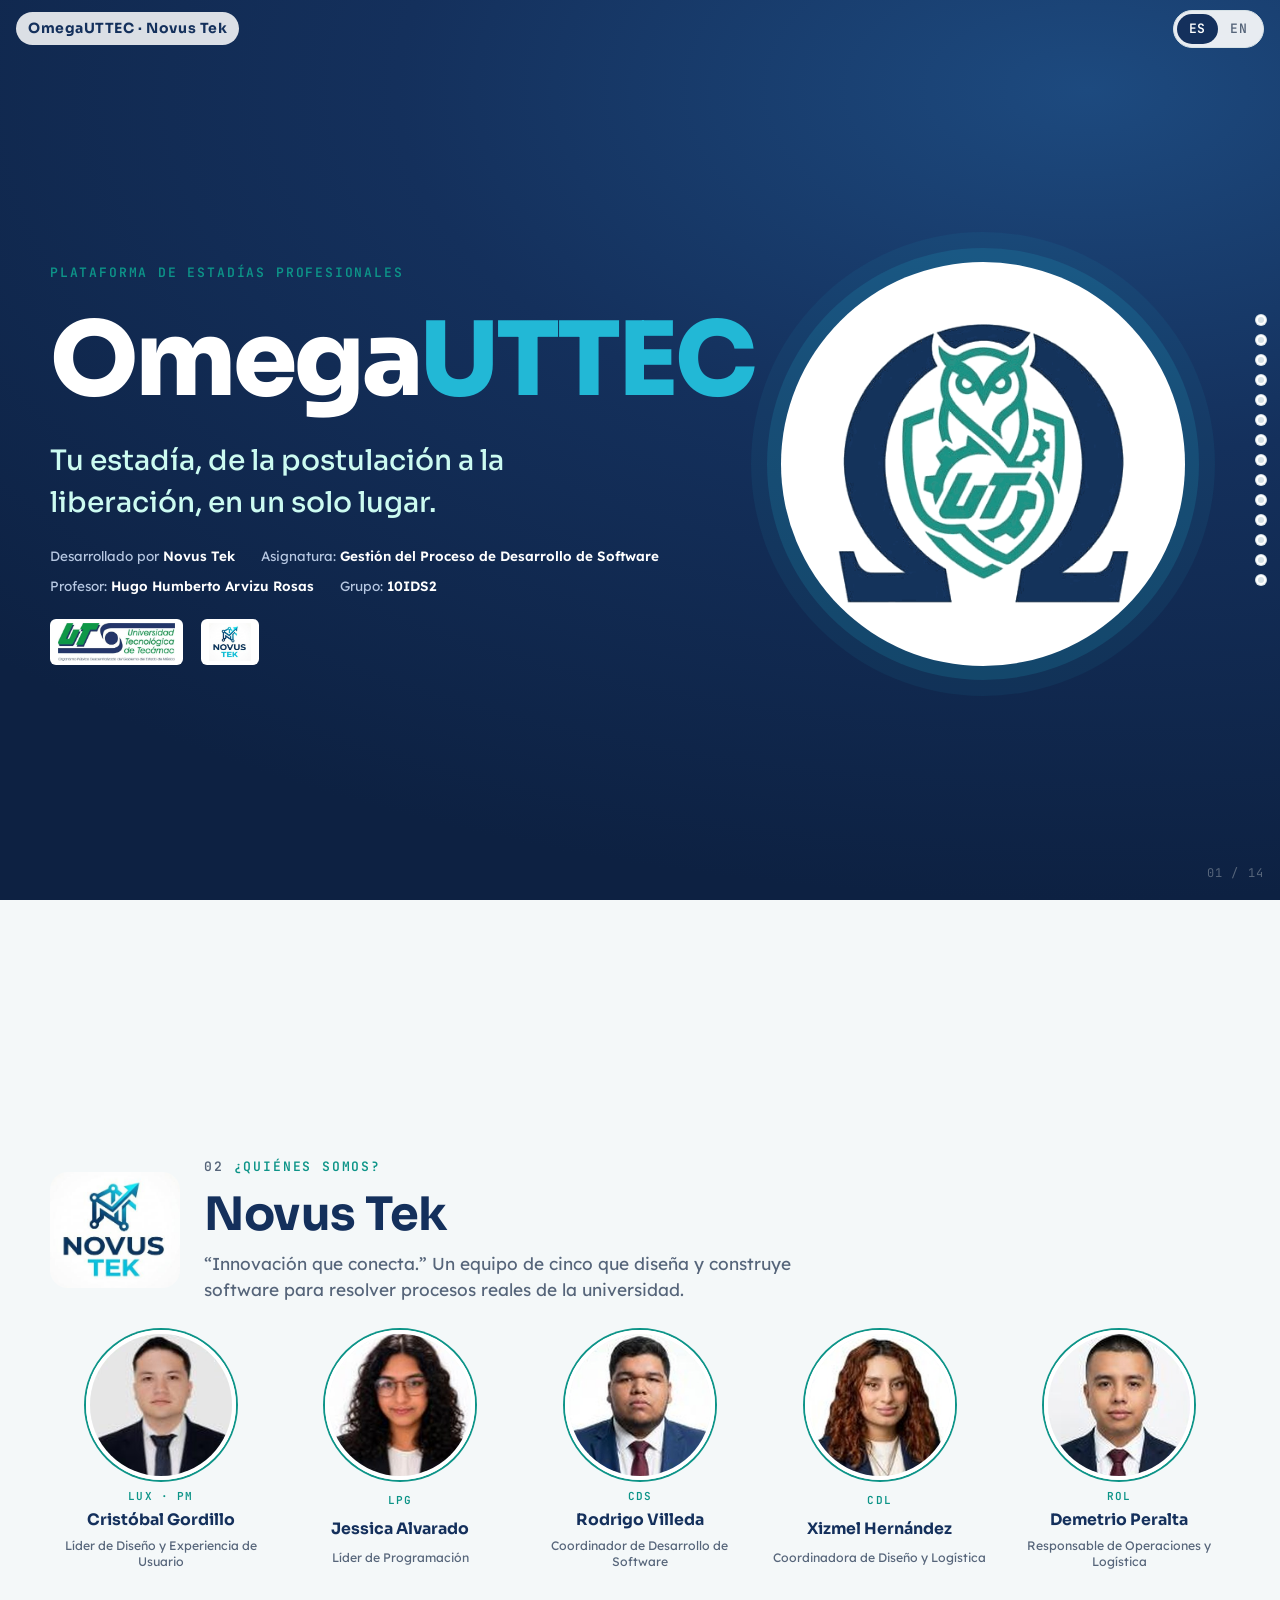
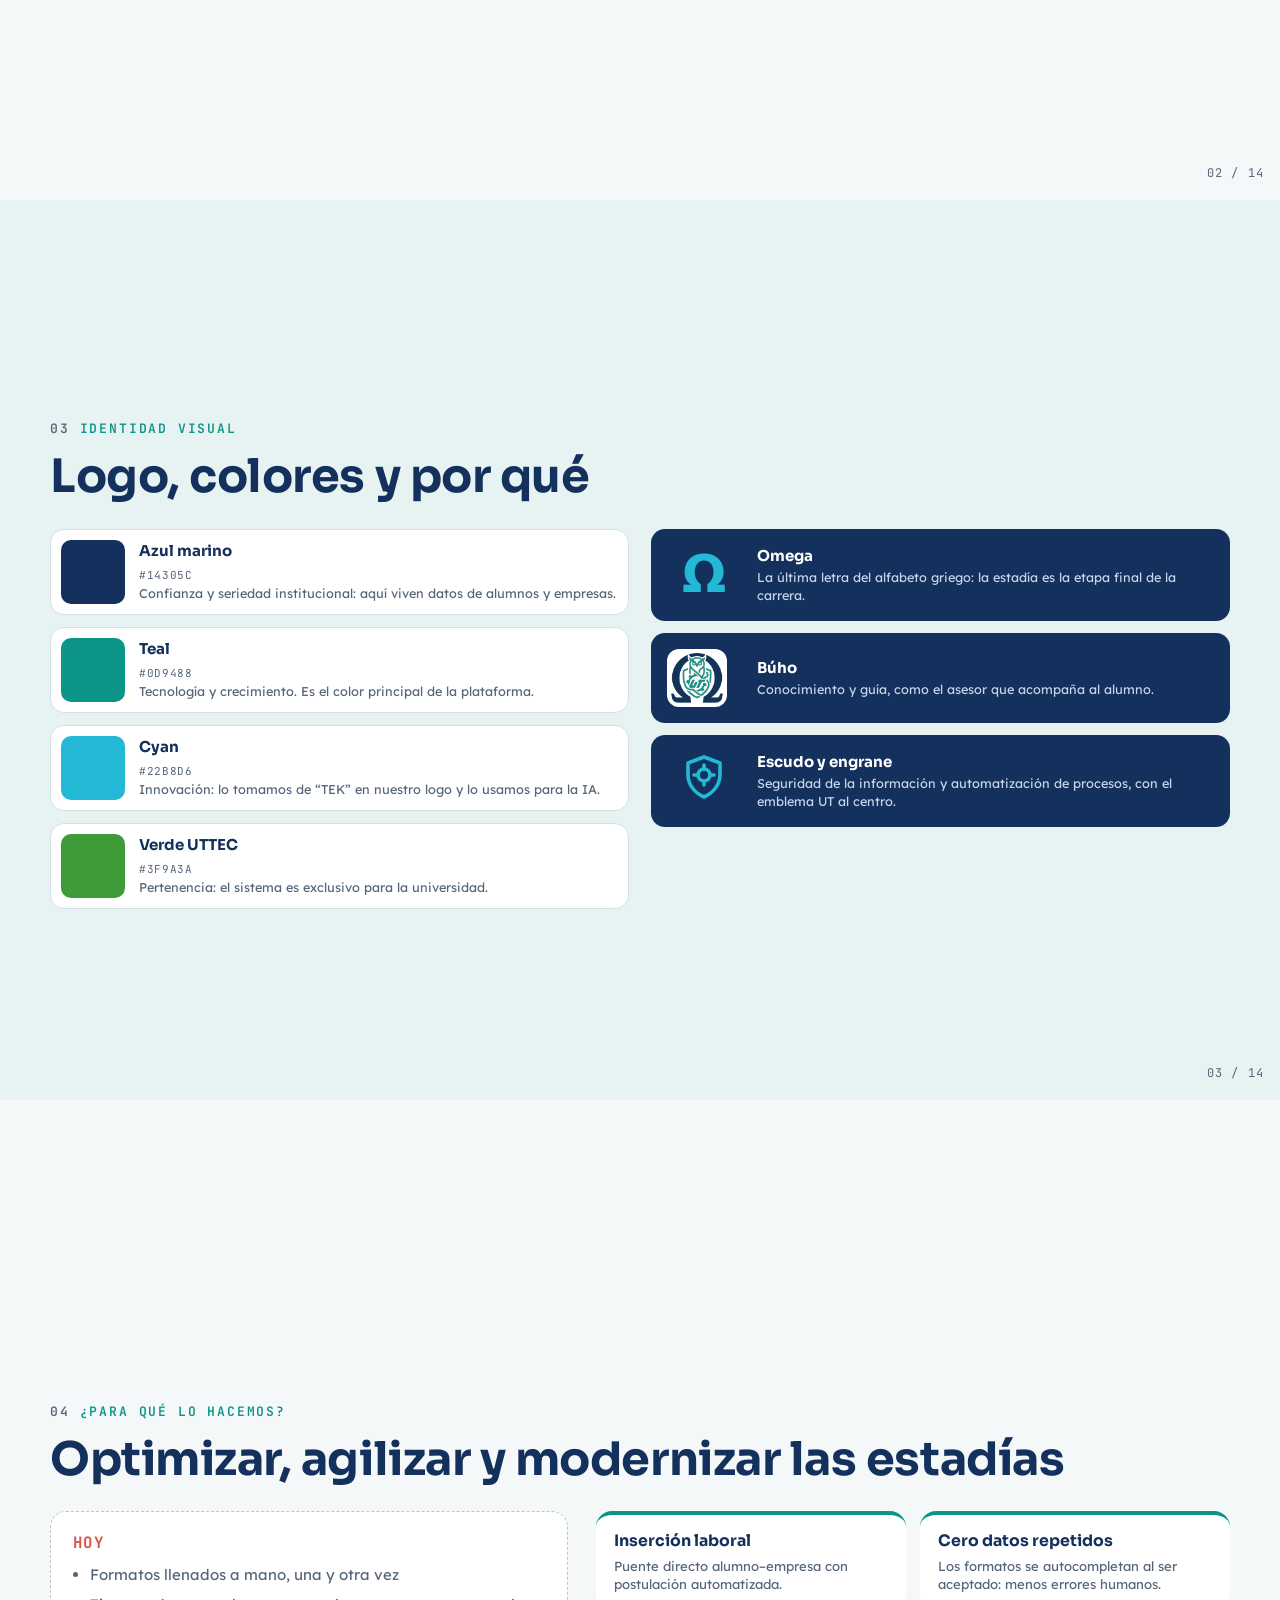
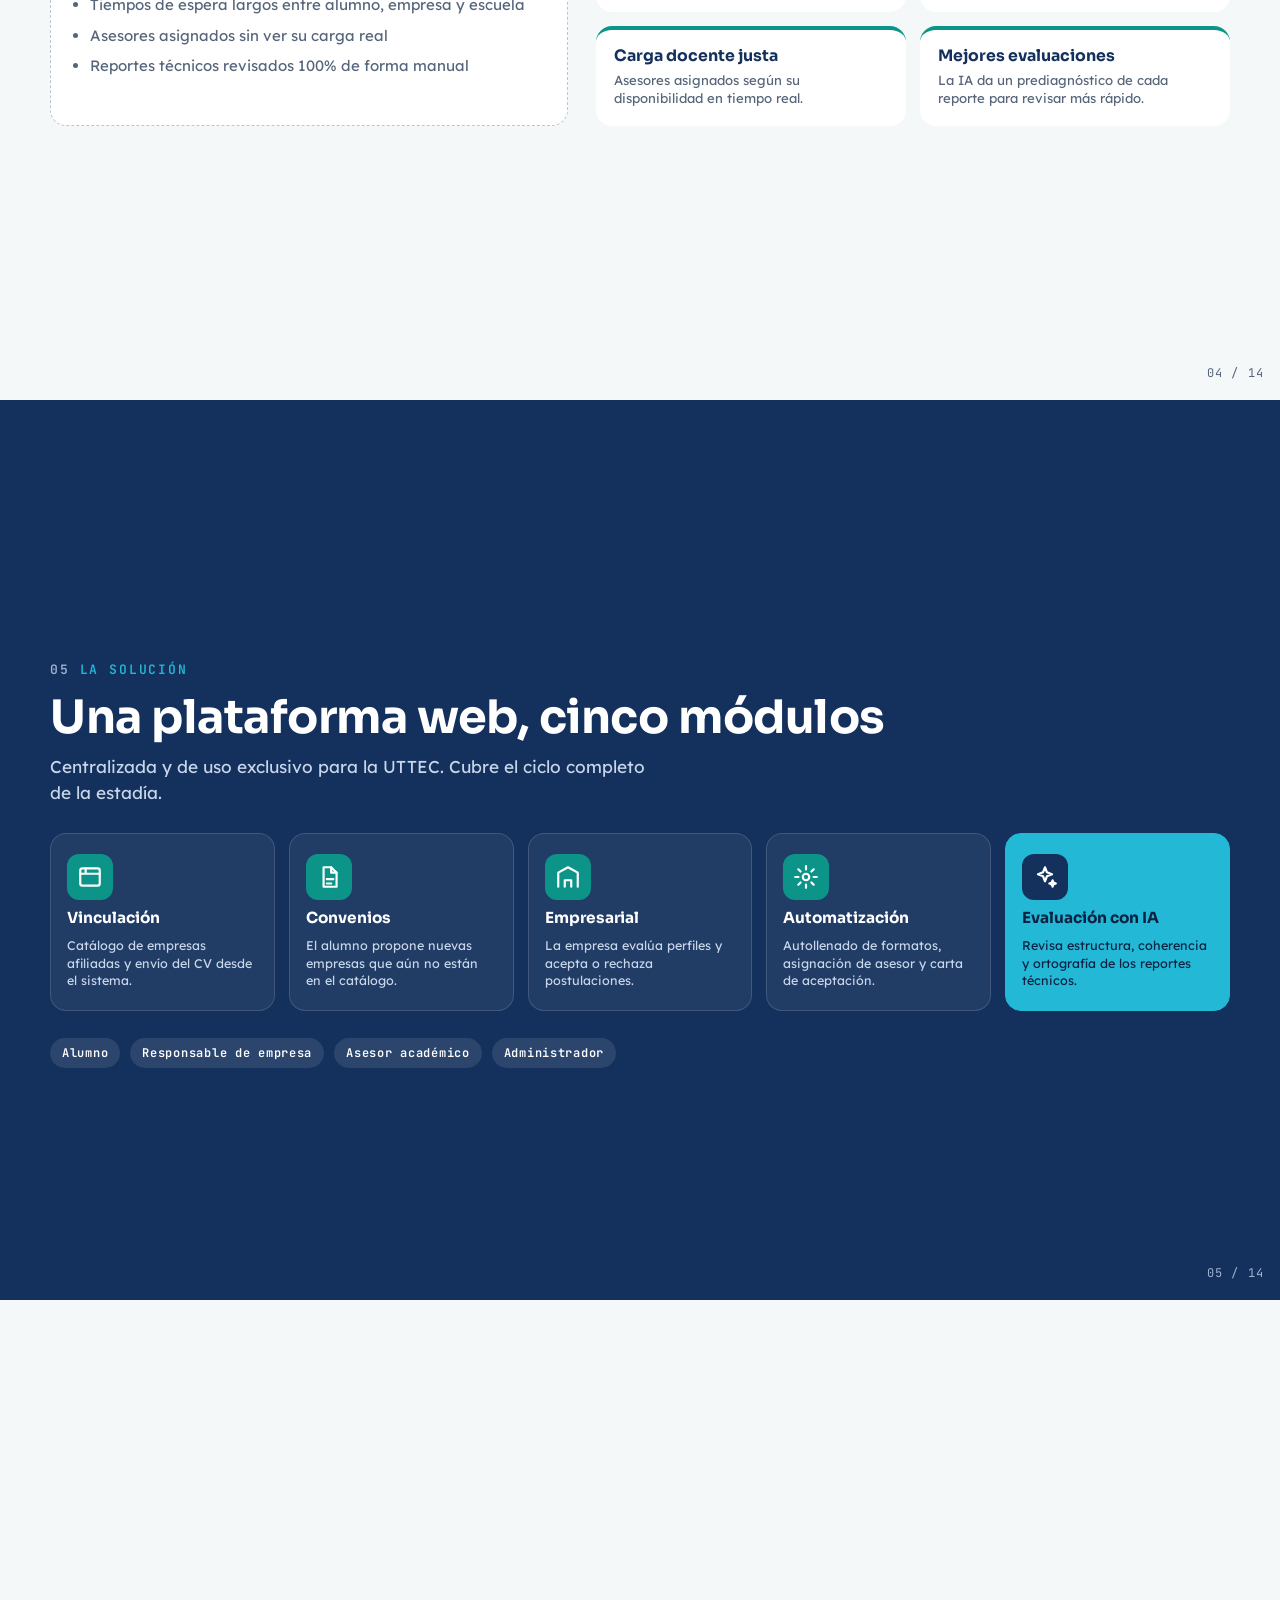
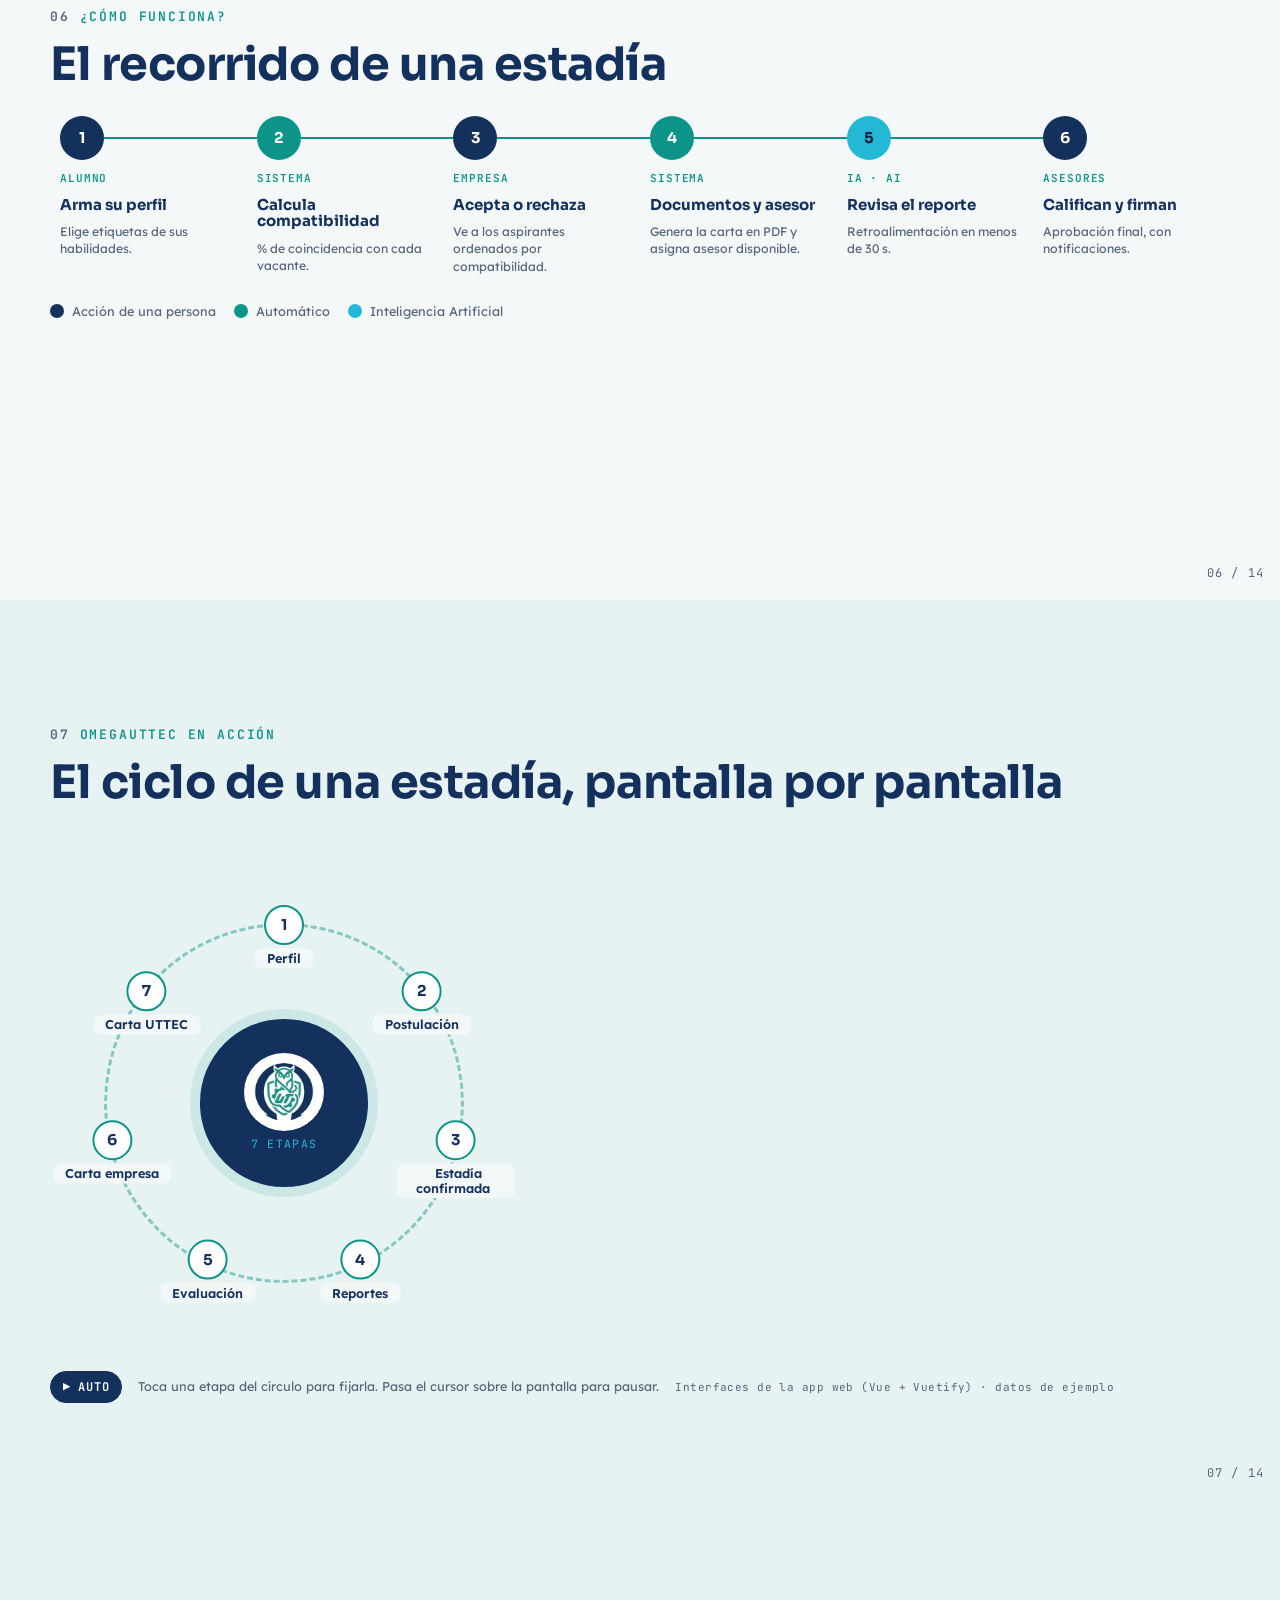
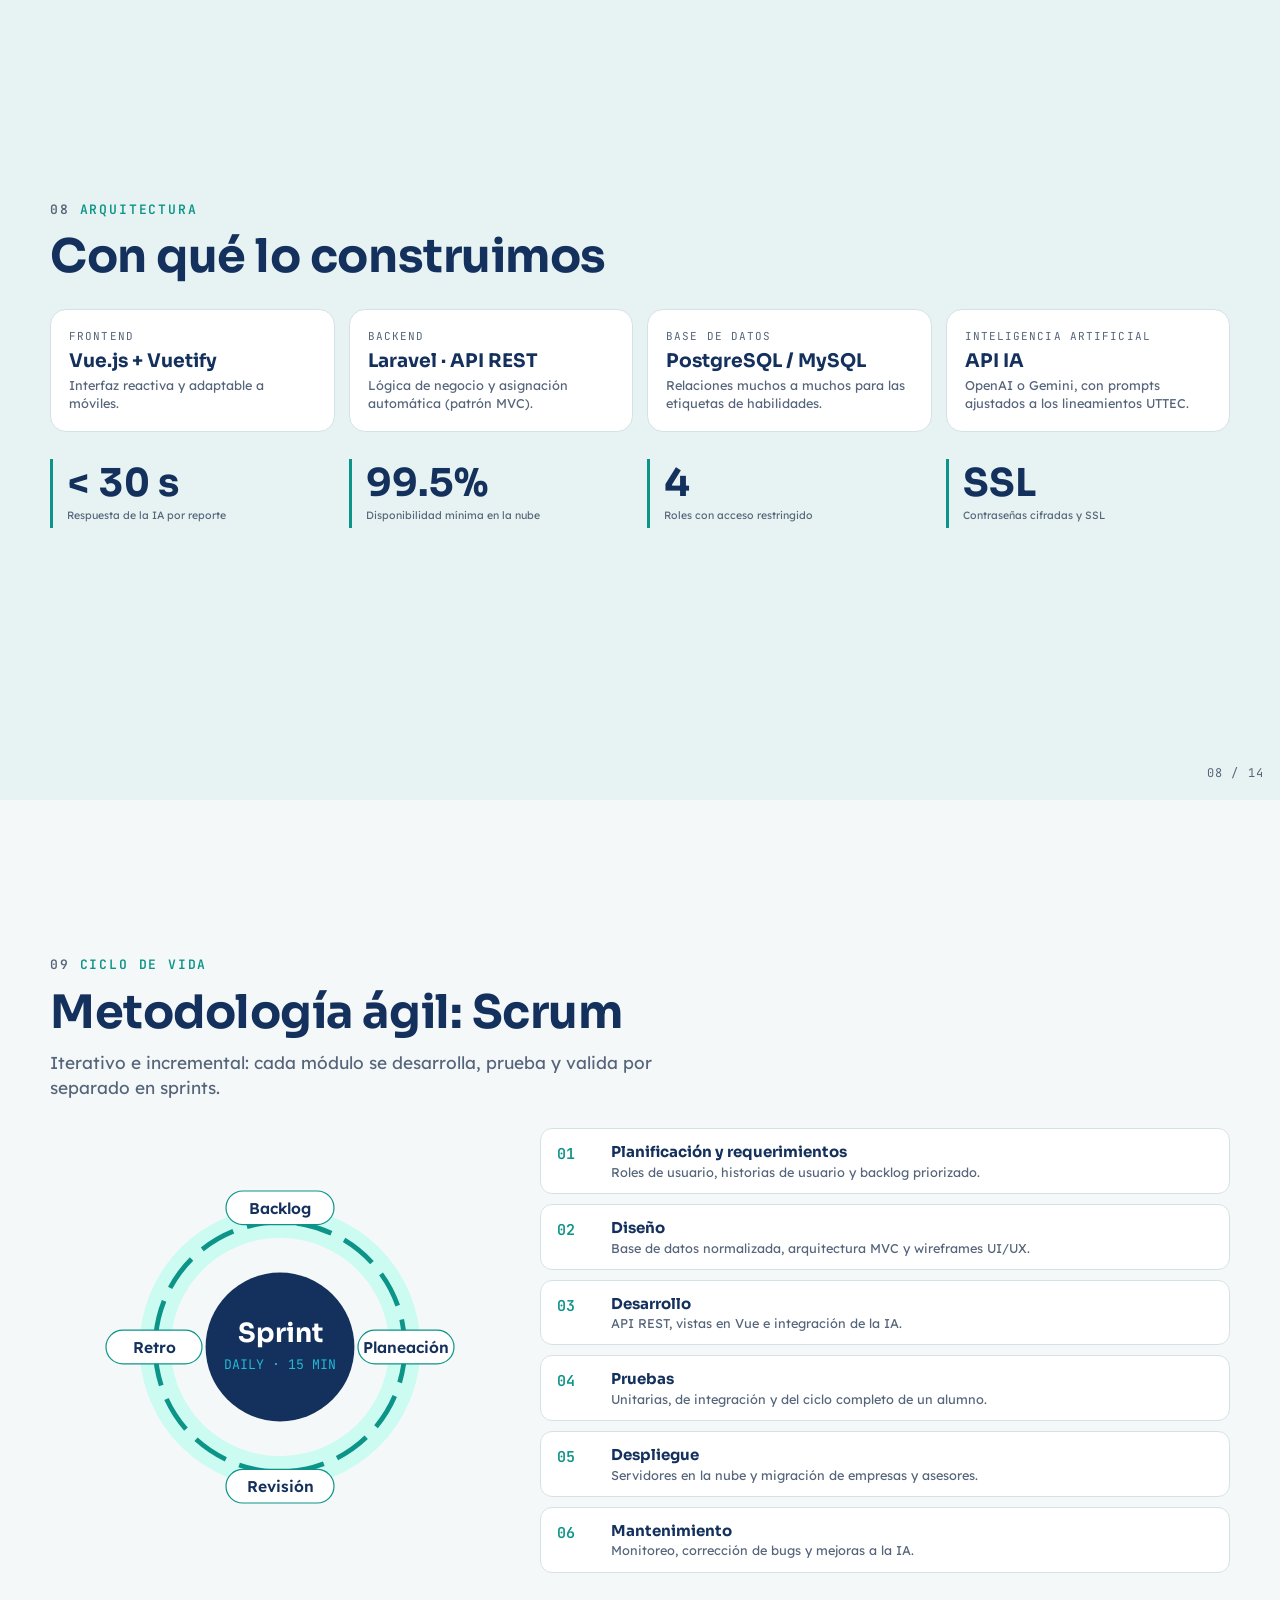
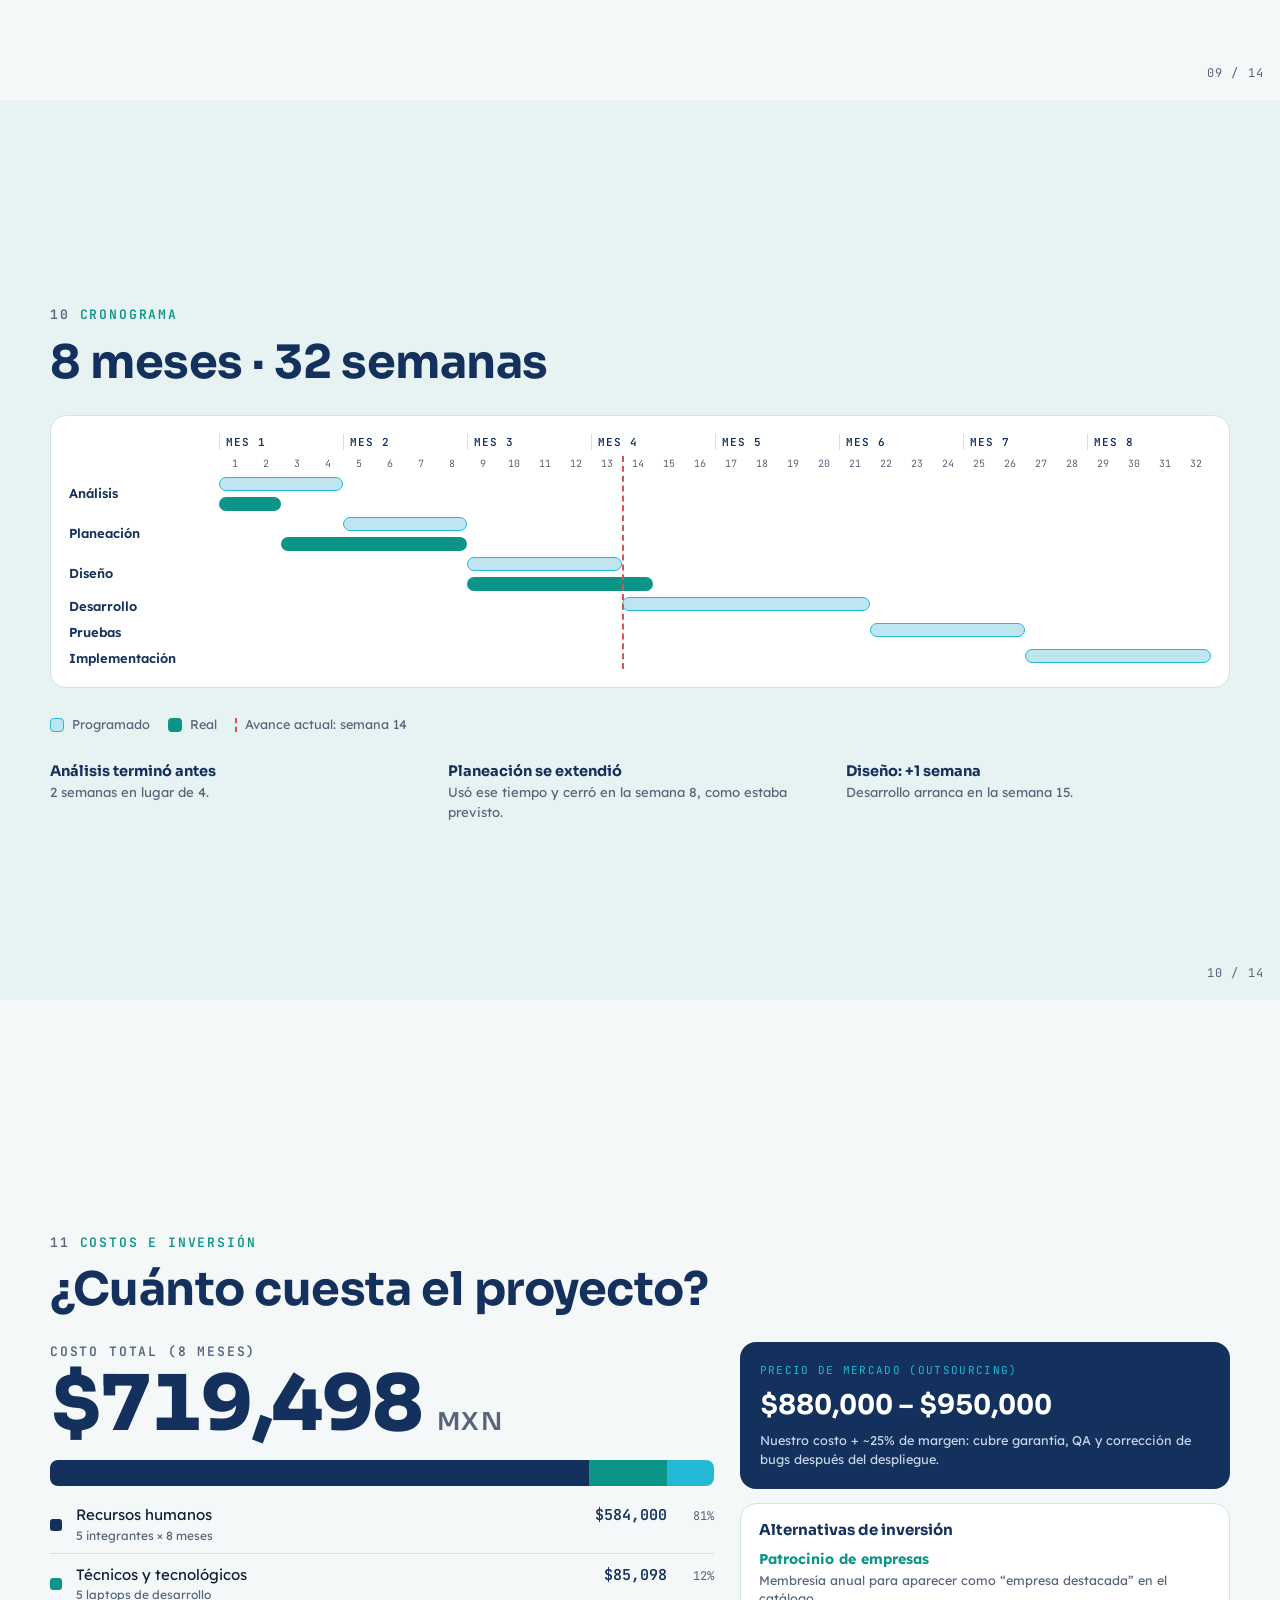
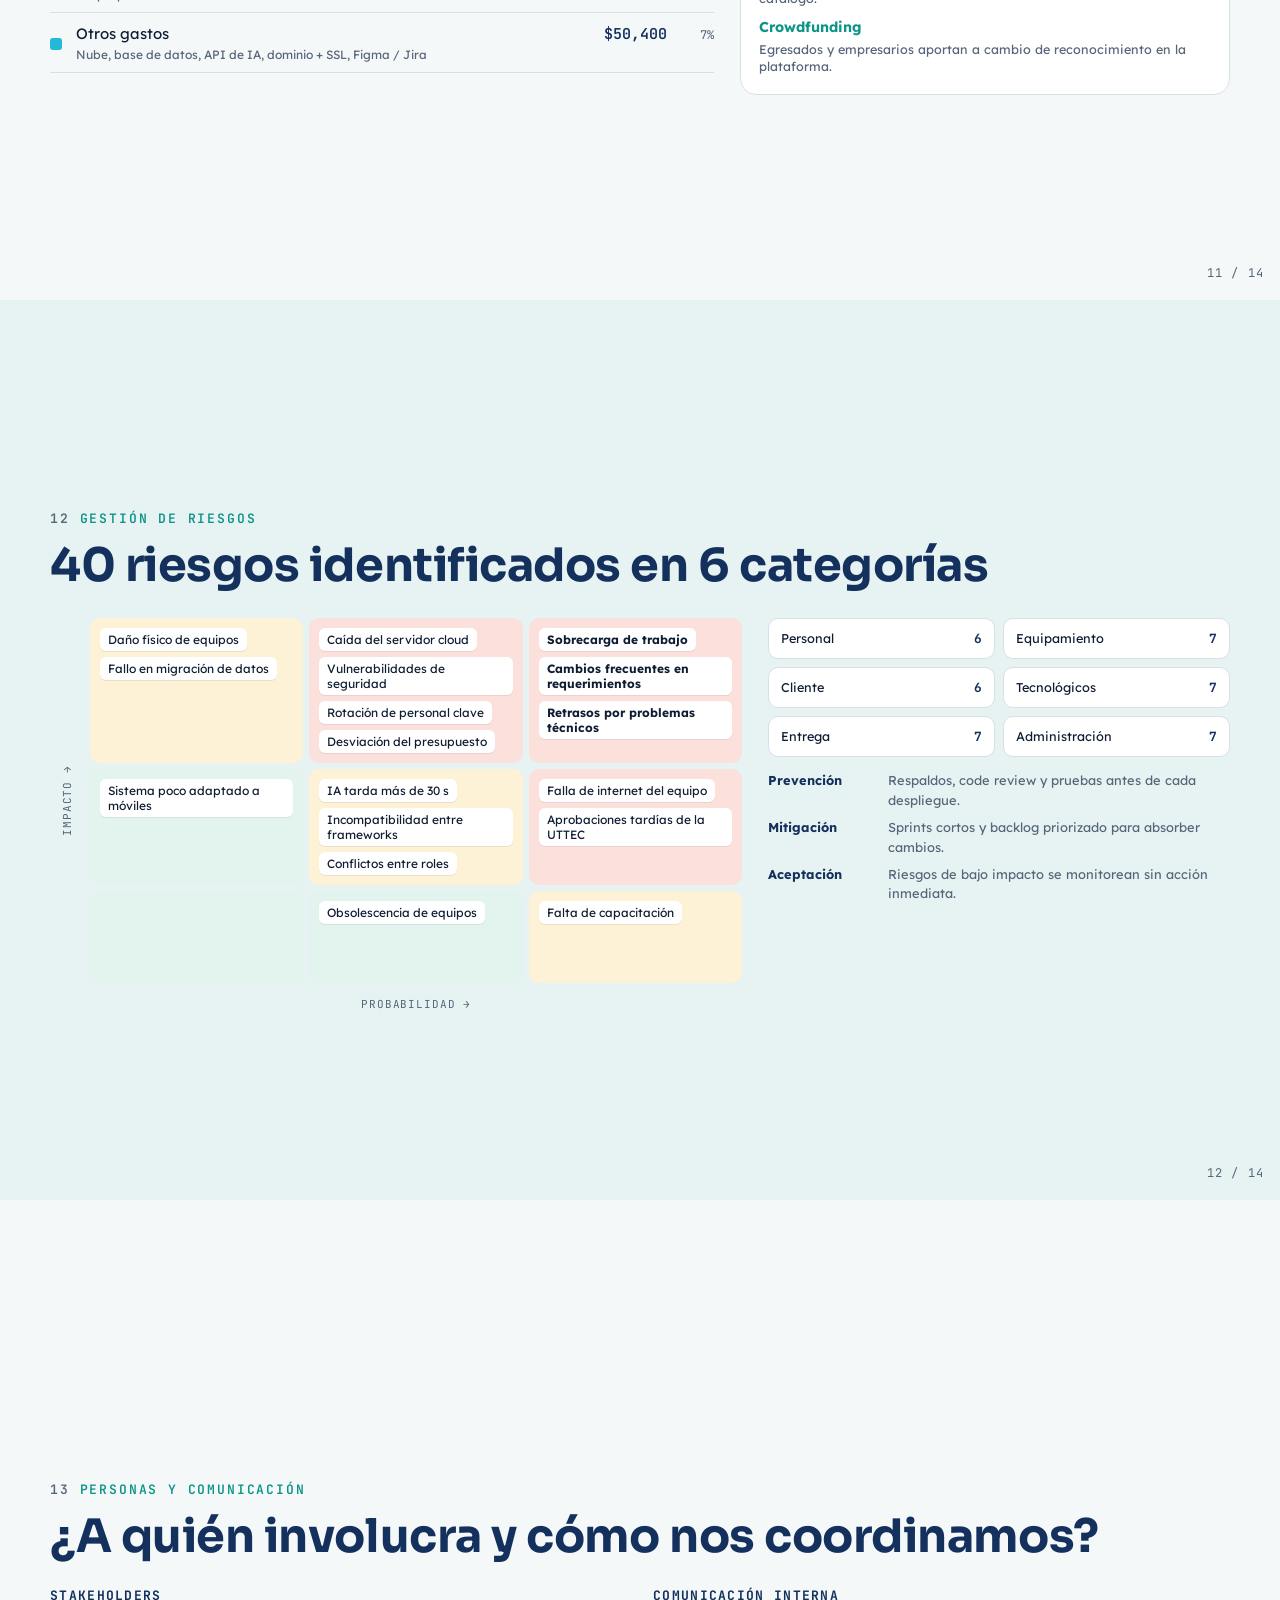
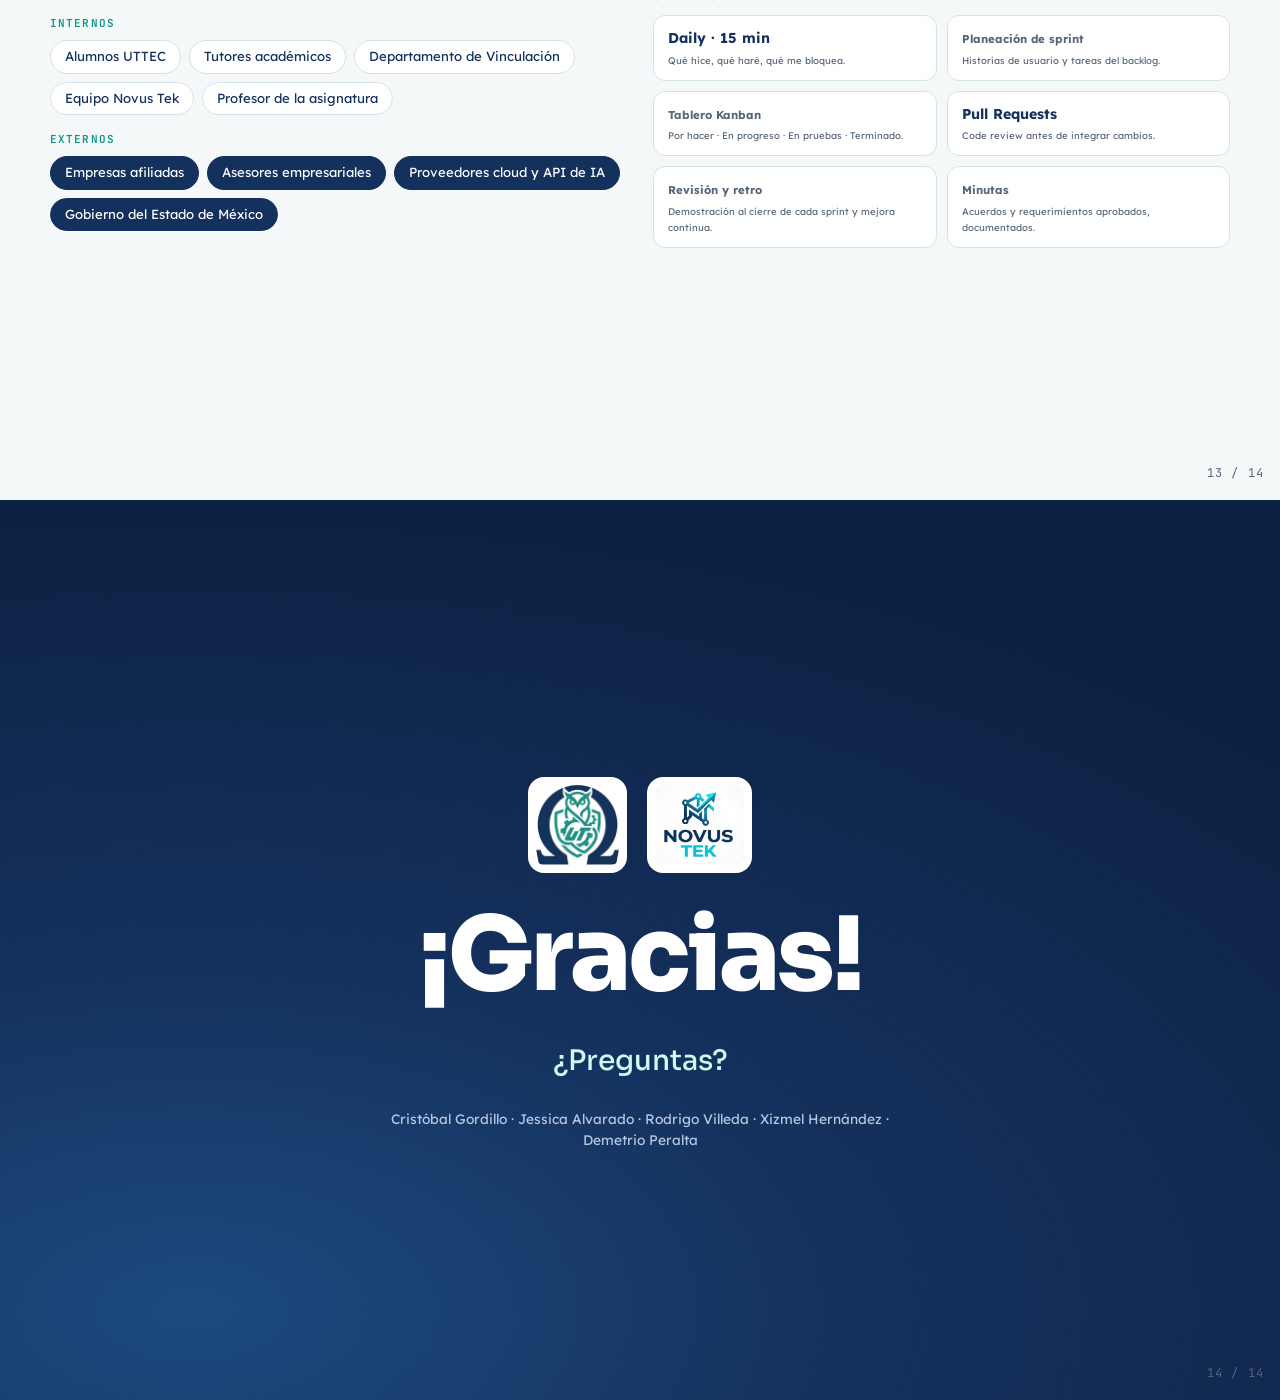
==== expo/index.html @ 3352c804 "Cambios de Omega Se cambio la información de Omega para su expo" ====
<!doctype html>
<html lang="es">
<head>
<meta charset="utf-8">
<meta name="viewport" content="width=device-width, initial-scale=1, viewport-fit=cover">
<title>Expo OmegaUTTEC</title>
<meta name="claude:viewport-fit-sides" content="cover">
<link rel="preconnect" href="https://fonts.googleapis.com">
<link rel="preconnect" href="https://fonts.gstatic.com" crossorigin>
<link rel="stylesheet" href="https://fonts.googleapis.com/css2?family=Sora:wght@500;600;700;800&family=Lexend:wght@400;500;600&family=JetBrains+Mono:wght@500;600&display=swap">
<link rel="stylesheet" href="styles.css">
</head>
<body>

<!-- Cambio de idioma: solo CSS (radio + :checked) -->
<input class="lang-radio" type="radio" name="lang" id="l-es" checked aria-label="Español">
<input class="lang-radio" type="radio" name="lang" id="l-en" aria-label="English">

<div class="progress" aria-hidden="true"><span></span></div>

<header class="topbar">
  <a class="brand-mini" href="#inicio">OmegaUTTEC · Novus Tek</a>
  <div class="lang-switch">
    <label for="l-es">ES</label>
    <label for="l-en">EN</label>
  </div>
</header>

<nav class="dots" aria-label="Secciones">
  <a href="#inicio" title="Inicio"></a>
  <a href="#equipo" title="Equipo"></a>
  <a href="#identidad" title="Identidad"></a>
  <a href="#problema" title="Problema"></a>
  <a href="#solucion" title="Solución"></a>
  <a href="#flujo" title="Flujo"></a>
  <a href="#ciclo" title="Ciclo OmegaUTTEC"></a>
  <a href="#tecnologia" title="Tecnología"></a>
  <a href="#metodologia" title="Metodología"></a>
  <a href="#cronograma" title="Cronograma"></a>
  <a href="#costos" title="Costos"></a>
  <a href="#riesgos" title="Riesgos"></a>
  <a href="#stakeholders" title="Stakeholders"></a>
  <a href="#cierre" title="Cierre"></a>
</nav>

<main>

<!-- 1 · PORTADA -->
<section class="slide hero" id="inicio">
  <div class="wrap">
    <div style="display:grid;gap:22px">
      <p class="kicker"><span class="t" lang="es">Plataforma de estadías profesionales</span><span class="t" lang="en">Professional internship platform</span></p>
      <h1>Omega<b>UTTEC</b></h1>
      <p class="slogan"><span class="t" lang="es">Tu estadía, de la postulación a la liberación, en un solo lugar.</span><span class="t" lang="en">Your internship, from application to sign-off, in one place.</span></p>
      <div class="hero-meta">
        <span><span class="t" lang="es">Desarrollado por</span><span class="t" lang="en">Built by</span> <strong>Novus Tek</strong></span>
        <span><span class="t" lang="es">Asignatura</span><span class="t" lang="en">Course</span>: <strong><span class="t" lang="es">Gestión del Proceso de Desarrollo de Software</span><span class="t" lang="en">Software Development Process Management</span></strong></span>
        <span><span class="t" lang="es">Profesor</span><span class="t" lang="en">Professor</span>: <strong>Hugo Humberto Arvizu Rosas</strong></span>
        <span><span class="t" lang="es">Grupo</span><span class="t" lang="en">Group</span>: <strong>10IDS2</strong></span>
      </div>
      <div class="hero-foot">
        <img src="img/uttec.jpg" alt="Universidad Tecnológica de Tecámac">
        <img src="img/novustek.jpg" alt="Novus Tek">
      </div>
    </div>
    <div class="hero-logo"><img src="img/omega.png" alt="Logo OmegaUTTEC"></div>
  </div>
  <span class="pager">01 / 14</span>
</section>

<!-- 2 · EQUIPO -->
<section class="slide" id="equipo">
  <div class="wrap">
    <div class="team-top">
      <img src="img/novustek.jpg" alt="Logo Novus Tek">
      <div class="head">
        <p class="kicker"><span class="n">02</span> <span class="t" lang="es">¿Quiénes somos?</span><span class="t" lang="en">Who are we?</span></p>
        <h2 class="h2">Novus Tek</h2>
        <p class="lead"><span class="t" lang="es">“Innovación que conecta.” Un equipo de cinco que diseña y construye software para resolver procesos reales de la universidad.</span><span class="t" lang="en">“Innovation that connects.” A five-person team that designs and builds software to solve real university processes.</span></p>
      </div>
    </div>
    <div class="team">
      <div class="member"><img src="img/cristobal.jpg" alt="Cristóbal Gordillo"><span class="role-tag">LUX · PM</span><h3>Cristóbal Gordillo</h3><p><span class="t" lang="es">Líder de Diseño y Experiencia de Usuario</span><span class="t" lang="en">Design &amp; UX Lead</span></p></div>
      <div class="member"><img src="img/jahzeel.jpg" alt="Jessica Alvarado"><span class="role-tag">LPG</span><h3>Jessica Alvarado</h3><p><span class="t" lang="es">Líder de Programación</span><span class="t" lang="en">Programming Lead</span></p></div>
      <div class="member"><img src="img/rodrigo.jpg" alt="Rodrigo Villeda"><span class="role-tag">CDS</span><h3>Rodrigo Villeda</h3><p><span class="t" lang="es">Coordinador de Desarrollo de Software</span><span class="t" lang="en">Software Development Coordinator</span></p></div>
      <div class="member"><img src="img/xizmel.jpg" alt="Xizmel Hernández"><span class="role-tag">CDL</span><h3>Xizmel Hernández</h3><p><span class="t" lang="es">Coordinadora de Diseño y Logística</span><span class="t" lang="en">Design &amp; Logistics Coordinator</span></p></div>
      <div class="member"><img src="img/demetrio.jpg" alt="Demetrio Peralta"><span class="role-tag">ROL</span><h3>Demetrio Peralta</h3><p><span class="t" lang="es">Responsable de Operaciones y Logística</span><span class="t" lang="en">Operations &amp; Logistics Manager</span></p></div>
    </div>
  </div>
  <span class="pager">02 / 14</span>
</section>

<!-- 3 · IDENTIDAD -->
<section class="slide tint" id="identidad">
  <div class="wrap">
    <div class="head">
      <p class="kicker"><span class="n">03</span> <span class="t" lang="es">Identidad visual</span><span class="t" lang="en">Visual identity</span></p>
      <h2 class="h2"><span class="t" lang="es">Logo, colores y por qué</span><span class="t" lang="en">Logo, colors and why</span></h2>
    </div>
    <div class="ident">
      <div class="swatches">
        <div class="sw"><i style="background:var(--navy)"></i><div><b><span class="t" lang="es">Azul marino</span><span class="t" lang="en">Navy blue</span></b><small>#14305C</small><p><span class="t" lang="es">Confianza y seriedad institucional: aquí viven datos de alumnos y empresas.</span><span class="t" lang="en">Trust and institutional seriousness: student and company data lives here.</span></p></div></div>
        <div class="sw"><i style="background:var(--teal)"></i><div><b>Teal</b><small>#0D9488</small><p><span class="t" lang="es">Tecnología y crecimiento. Es el color principal de la plataforma.</span><span class="t" lang="en">Technology and growth. It is the platform’s main color.</span></p></div></div>
        <div class="sw"><i style="background:var(--cyan)"></i><div><b>Cyan</b><small>#22B8D6</small><p><span class="t" lang="es">Innovación: lo tomamos de “TEK” en nuestro logo y lo usamos para la IA.</span><span class="t" lang="en">Innovation: taken from “TEK” in our logo and used to mark the AI.</span></p></div></div>
        <div class="sw"><i style="background:var(--uttec)"></i><div><b><span class="t" lang="es">Verde UTTEC</span><span class="t" lang="en">UTTEC green</span></b><small>#3F9A3A</small><p><span class="t" lang="es">Pertenencia: el sistema es exclusivo para la universidad.</span><span class="t" lang="en">Belonging: the system is exclusive to the university.</span></p></div></div>
      </div>
      <div class="symbols">
        <div class="symbol"><span class="glyph">Ω</span><div><b>Omega</b><p><span class="t" lang="es">La última letra del alfabeto griego: la estadía es la etapa final de la carrera.</span><span class="t" lang="en">The last letter of the Greek alphabet: the internship is the final stage of the degree.</span></p></div></div>
        <div class="symbol"><span class="glyph"><img src="img/omega.png" alt="" style="width:60px;background:#fff;border-radius:12px;padding:4px"></span><div><b><span class="t" lang="es">Búho</span><span class="t" lang="en">Owl</span></b><p><span class="t" lang="es">Conocimiento y guía, como el asesor que acompaña al alumno.</span><span class="t" lang="en">Knowledge and guidance, like the advisor who supports the student.</span></p></div></div>
        <div class="symbol"><span class="glyph"><svg viewBox="0 0 24 24" width="48" height="48" fill="none" stroke="#22b8d6" stroke-width="1.8" stroke-linecap="round" stroke-linejoin="round" style="display:inline-block"><path d="M12 2l8 3v6c0 5-3.5 9-8 11-4.5-2-8-6-8-11V5z"/><circle cx="12" cy="11" r="3"/><path d="M12 6v2M12 14v2M7 11h2M15 11h2"/></svg></span><div><b><span class="t" lang="es">Escudo y engrane</span><span class="t" lang="en">Shield and gear</span></b><p><span class="t" lang="es">Seguridad de la información y automatización de procesos, con el emblema UT al centro.</span><span class="t" lang="en">Data security and process automation, with the UT emblem at the center.</span></p></div></div>
      </div>
    </div>
  </div>
  <span class="pager">03 / 14</span>
</section>

<!-- 4 · PROBLEMA / PROPÓSITO -->
<section class="slide" id="problema">
  <div class="wrap">
    <div class="head">
      <p class="kicker"><span class="n">04</span> <span class="t" lang="es">¿Para qué lo hacemos?</span><span class="t" lang="en">Why are we building it?</span></p>
      <h2 class="h2"><span class="t" lang="es">Optimizar, agilizar y modernizar las estadías</span><span class="t" lang="en">Optimize, speed up and modernize internships</span></h2>
    </div>
    <div class="split">
      <div class="before">
        <h3><span class="t" lang="es">Hoy</span><span class="t" lang="en">Today</span></h3>
        <ul>
          <li><span class="t" lang="es">Formatos llenados a mano, una y otra vez</span><span class="t" lang="en">Forms filled in by hand, again and again</span></li>
          <li><span class="t" lang="es">Tiempos de espera largos entre alumno, empresa y escuela</span><span class="t" lang="en">Long waits between student, company and school</span></li>
          <li><span class="t" lang="es">Asesores asignados sin ver su carga real</span><span class="t" lang="en">Advisors assigned without seeing their real workload</span></li>
          <li><span class="t" lang="es">Reportes técnicos revisados 100% de forma manual</span><span class="t" lang="en">Technical reports reviewed 100% manually</span></li>
        </ul>
      </div>
      <div class="goals">
        <div class="goal"><h3><span class="t" lang="es">Inserción laboral</span><span class="t" lang="en">Job placement</span></h3><p><span class="t" lang="es">Puente directo alumno–empresa con postulación automatizada.</span><span class="t" lang="en">A direct student–company bridge with automated applications.</span></p></div>
        <div class="goal"><h3><span class="t" lang="es">Cero datos repetidos</span><span class="t" lang="en">No duplicate data</span></h3><p><span class="t" lang="es">Los formatos se autocompletan al ser aceptado: menos errores humanos.</span><span class="t" lang="en">Forms auto-fill once accepted: fewer human errors.</span></p></div>
        <div class="goal"><h3><span class="t" lang="es">Carga docente justa</span><span class="t" lang="en">Fair advisor workload</span></h3><p><span class="t" lang="es">Asesores asignados según su disponibilidad en tiempo real.</span><span class="t" lang="en">Advisors assigned by real-time availability.</span></p></div>
        <div class="goal"><h3><span class="t" lang="es">Mejores evaluaciones</span><span class="t" lang="en">Better evaluations</span></h3><p><span class="t" lang="es">La IA da un prediagnóstico de cada reporte para revisar más rápido.</span><span class="t" lang="en">AI gives a pre-diagnosis of each report for faster reviews.</span></p></div>
      </div>
    </div>
  </div>
  <span class="pager">04 / 14</span>
</section>

<!-- 5 · SOLUCIÓN -->
<section class="slide dark" id="solucion">
  <div class="wrap">
    <div class="head">
      <p class="kicker"><span class="n">05</span> <span class="t" lang="es">La solución</span><span class="t" lang="en">The solution</span></p>
      <h2 class="h2"><span class="t" lang="es">Una plataforma web, cinco módulos</span><span class="t" lang="en">One web platform, five modules</span></h2>
      <p class="lead"><span class="t" lang="es">Centralizada y de uso exclusivo para la UTTEC. Cubre el ciclo completo de la estadía.</span><span class="t" lang="en">Centralized and exclusive to UTTEC. It covers the full internship cycle.</span></p>
    </div>
    <div class="modules">
      <div class="mod"><div class="ico"><svg viewBox="0 0 24 24"><rect x="3" y="4" width="18" height="16" rx="2"/><path d="M3 9h18M8 4v5"/></svg></div><h3><span class="t" lang="es">Vinculación</span><span class="t" lang="en">Placement</span></h3><p><span class="t" lang="es">Catálogo de empresas afiliadas y envío del CV desde el sistema.</span><span class="t" lang="en">Catalog of partner companies and CV submission from the system.</span></p></div>
      <div class="mod"><div class="ico"><svg viewBox="0 0 24 24"><path d="M7 3h7l5 5v13H7z"/><path d="M14 3v5h5M10 14h6M10 18h4"/></svg></div><h3><span class="t" lang="es">Convenios</span><span class="t" lang="en">Agreements</span></h3><p><span class="t" lang="es">El alumno propone nuevas empresas que aún no están en el catálogo.</span><span class="t" lang="en">Students propose new companies not yet in the catalog.</span></p></div>
      <div class="mod"><div class="ico"><svg viewBox="0 0 24 24"><path d="M3 21V8l9-5 9 5v13"/><path d="M9 21v-6h6v6"/></svg></div><h3><span class="t" lang="es">Empresarial</span><span class="t" lang="en">Company panel</span></h3><p><span class="t" lang="es">La empresa evalúa perfiles y acepta o rechaza postulaciones.</span><span class="t" lang="en">Companies review profiles and accept or reject applications.</span></p></div>
      <div class="mod"><div class="ico"><svg viewBox="0 0 24 24"><circle cx="12" cy="12" r="3"/><path d="M12 2v3M12 19v3M2 12h3M19 12h3M4.9 4.9l2.1 2.1M17 17l2.1 2.1M4.9 19.1L7 17M17 7l2.1-2.1"/></svg></div><h3><span class="t" lang="es">Automatización</span><span class="t" lang="en">Automation</span></h3><p><span class="t" lang="es">Autollenado de formatos, asignación de asesor y carta de aceptación.</span><span class="t" lang="en">Auto-filled forms, advisor assignment and acceptance letter.</span></p></div>
      <div class="mod ai"><div class="ico"><svg viewBox="0 0 24 24"><path d="M12 3l1.8 4.7L18.5 9.5l-4.7 1.8L12 16l-1.8-4.7L5.5 9.5l4.7-1.8z"/><path d="M19 15l.8 2.2L22 18l-2.2.8L19 21l-.8-2.2L16 18l2.2-.8z"/></svg></div><h3><span class="t" lang="es">Evaluación con IA</span><span class="t" lang="en">AI-assisted review</span></h3><p><span class="t" lang="es">Revisa estructura, coherencia y ortografía de los reportes técnicos.</span><span class="t" lang="en">Checks structure, coherence and spelling of technical reports.</span></p></div>
    </div>
    <div class="roles">
      <span class="chip"><span class="t" lang="es">Alumno</span><span class="t" lang="en">Student</span></span>
      <span class="chip"><span class="t" lang="es">Responsable de empresa</span><span class="t" lang="en">Company representative</span></span>
      <span class="chip"><span class="t" lang="es">Asesor académico</span><span class="t" lang="en">Academic advisor</span></span>
      <span class="chip"><span class="t" lang="es">Administrador</span><span class="t" lang="en">Administrator</span></span>
    </div>
  </div>
  <span class="pager">05 / 14</span>
</section>

<!-- 6 · FLUJO -->
<section class="slide" id="flujo">
  <div class="wrap">
    <div class="head">
      <p class="kicker"><span class="n">06</span> <span class="t" lang="es">¿Cómo funciona?</span><span class="t" lang="en">How does it work?</span></p>
      <h2 class="h2"><span class="t" lang="es">El recorrido de una estadía</span><span class="t" lang="en">The journey of an internship</span></h2>
    </div>
    <div class="flow">
      <div class="step"><span class="who"><span class="t" lang="es">Alumno</span><span class="t" lang="en">Student</span></span><h3><span class="t" lang="es">Arma su perfil</span><span class="t" lang="en">Builds a profile</span></h3><p><span class="t" lang="es">Elige etiquetas de sus habilidades.</span><span class="t" lang="en">Picks tags for their skills.</span></p></div>
      <div class="step auto"><span class="who"><span class="t" lang="es">Sistema</span><span class="t" lang="en">System</span></span><h3><span class="t" lang="es">Calcula compatibilidad</span><span class="t" lang="en">Matches skills</span></h3><p><span class="t" lang="es">% de coincidencia con cada vacante.</span><span class="t" lang="en">% match against each opening.</span></p></div>
      <div class="step"><span class="who"><span class="t" lang="es">Empresa</span><span class="t" lang="en">Company</span></span><h3><span class="t" lang="es">Acepta o rechaza</span><span class="t" lang="en">Accepts or rejects</span></h3><p><span class="t" lang="es">Ve a los aspirantes ordenados por compatibilidad.</span><span class="t" lang="en">Sees applicants ranked by match.</span></p></div>
      <div class="step auto"><span class="who"><span class="t" lang="es">Sistema</span><span class="t" lang="en">System</span></span><h3><span class="t" lang="es">Documentos y asesor</span><span class="t" lang="en">Paperwork &amp; advisor</span></h3><p><span class="t" lang="es">Genera la carta en PDF y asigna asesor disponible.</span><span class="t" lang="en">Generates the PDF letter and assigns an available advisor.</span></p></div>
      <div class="step ia"><span class="who">IA · AI</span><h3><span class="t" lang="es">Revisa el reporte</span><span class="t" lang="en">Reviews the report</span></h3><p><span class="t" lang="es">Retroalimentación en menos de 30 s.</span><span class="t" lang="en">Feedback in under 30 s.</span></p></div>
      <div class="step"><span class="who"><span class="t" lang="es">Asesores</span><span class="t" lang="en">Advisors</span></span><h3><span class="t" lang="es">Califican y firman</span><span class="t" lang="en">Grade and sign</span></h3><p><span class="t" lang="es">Aprobación final, con notificaciones.</span><span class="t" lang="en">Final approval, with notifications.</span></p></div>
    </div>
    <div class="legend">
      <span><i style="background:var(--navy)"></i><span class="t" lang="es">Acción de una persona</span><span class="t" lang="en">Human action</span></span>
      <span><i style="background:var(--teal)"></i><span class="t" lang="es">Automático</span><span class="t" lang="en">Automatic</span></span>
      <span><i style="background:var(--cyan)"></i><span class="t" lang="es">Inteligencia Artificial</span><span class="t" lang="en">Artificial Intelligence</span></span>
    </div>
  </div>
  <span class="pager">06 / 14</span>
</section>


<!-- 7 · CICLO OMEGAUTTEC (interfaces reales recreadas) -->
<section class="slide tint" id="ciclo">
  <div class="wrap">
    <div class="head">
      <p class="kicker"><span class="n">07</span> <span class="t" lang="es">OmegaUTTEC en acción</span><span class="t" lang="en">OmegaUTTEC in action</span></p>
      <h2 class="h2"><span class="t" lang="es">El ciclo de una estadía, pantalla por pantalla</span><span class="t" lang="en">The internship cycle, screen by screen</span></h2>
    </div>
    <div class="cycle-wrap" style="display:contents">
    <input class="cyc-radio" type="radio" name="etapa" id="e0" checked aria-label="Reproducción automática"><input class="cyc-radio" type="radio" name="etapa" id="e1" aria-label="Etapa 1"><input class="cyc-radio" type="radio" name="etapa" id="e2" aria-label="Etapa 2"><input class="cyc-radio" type="radio" name="etapa" id="e3" aria-label="Etapa 3"><input class="cyc-radio" type="radio" name="etapa" id="e4" aria-label="Etapa 4"><input class="cyc-radio" type="radio" name="etapa" id="e5" aria-label="Etapa 5"><input class="cyc-radio" type="radio" name="etapa" id="e6" aria-label="Etapa 6"><input class="cyc-radio" type="radio" name="etapa" id="e7" aria-label="Etapa 7">
    <div class="cycle-area">
      <div class="cycle-layout">
        <div class="ring">
          <div class="ring-track"></div>
          <div class="ring-core"><div><img src="img/omega.png" alt="OmegaUTTEC"><small><span class="t" lang="es">7 ETAPAS</span><span class="t" lang="en">7 STAGES</span></small></div></div>
          <label class="node" for="e1" style="--k:0"><b>1</b><span><span class="t" lang="es">Perfil</span><span class="t" lang="en">Profile</span></span></label><label class="node" for="e2" style="--k:1"><b>2</b><span><span class="t" lang="es">Postulación</span><span class="t" lang="en">Application</span></span></label><label class="node" for="e3" style="--k:2"><b>3</b><span><span class="t" lang="es">Estadía confirmada</span><span class="t" lang="en">Confirmed</span></span></label><label class="node" for="e4" style="--k:3"><b>4</b><span><span class="t" lang="es">Reportes</span><span class="t" lang="en">Reports</span></span></label><label class="node" for="e5" style="--k:4"><b>5</b><span><span class="t" lang="es">Evaluación</span><span class="t" lang="en">Evaluation</span></span></label><label class="node" for="e6" style="--k:5"><b>6</b><span><span class="t" lang="es">Carta empresa</span><span class="t" lang="en">Company letter</span></span></label><label class="node" for="e7" style="--k:6"><b>7</b><span><span class="t" lang="es">Carta UTTEC</span><span class="t" lang="en">UTTEC letter</span></span></label>
        </div>
        <div class="screens-col">
          <div class="stack-area">
            <div class="screen" data-k="1" style="--k:1">
  <div class="browser"><div class="browser-bar"><i></i><i></i><i></i><span class="url">omegauttec.mx/alumno/perfil</span></div>
  <div class="ui"><aside class="ui-side"><div class="ui-brand"><img src="img/omega-sm.png" alt=""><div><b>OmegaUTTEC</b><small>Portal de Estadía</small></div></div><div class="ui-item">Panel Principal</div><div class="ui-sub">Mi progreso</div><div class="ui-item">Mis Calificaciones</div><div class="ui-item">Seguimiento Documental</div><div class="ui-item">Reportes de Estadía</div><div class="ui-sub">Vinculación</div><div class="ui-item">Catálogo de Empresas</div><div class="ui-item">Mis Citas</div><div class="ui-item">Cartas de Término</div><div class="ui-sub">Personal</div><div class="ui-item on">Mi Perfil</div></aside><div class="ui-main"><div class="ui-card plain"><span class="ui-over">Perfil profesional</span><span class="ui-h">Mis Habilidades y Conocimientos</span><span class="ui-mut">Estructura tu perfil priorizando lo que mejor dominas.</span></div>
<div class="ui-grid2">
<div class="ui-card plain"><span class="ui-over">01 · Habilidades técnicas</span>
<div class="ui-skill"><span class="ui-num">1</span><span>Vue.js</span><em>▲▼</em></div>
<div class="ui-skill"><span class="ui-num">2</span><span>Laravel</span><em>▲▼</em></div>
<div class="ui-skill"><span class="ui-num">3</span><span>PostgreSQL</span><em>▲▼</em></div>
<div class="ui-add">+ Agregar habilidad</div></div>
<div class="ui-card plain"><span class="ui-over">02 · Conocimientos</span>
<div class="ui-skill"><span class="ui-num">1</span><span>Scrum</span><em>▲▼</em></div>
<div class="ui-skill"><span class="ui-num">2</span><span>API REST</span><em>▲▼</em></div>
<span class="ui-over" style="margin-top:4px">03 · Competencias</span>
<div class="ui-skill"><span class="ui-num">1</span><span>Trabajo en equipo</span><em>▲▼</em></div></div>
</div></div></div></div>
  <div class="cap"><span class="who"><span class="t" lang="es">Etapa 1 · Alumno</span><span class="t" lang="en">Stage 1 · Student</span></span><h3><span class="t" lang="es">Perfil profesional</span><span class="t" lang="en">Professional profile</span></h3><p><span class="t" lang="es">El alumno registra y ordena por prioridad sus habilidades, conocimientos y competencias.</span><span class="t" lang="en">Students record and rank their skills, knowledge and soft skills by priority.</span></p></div>
</div><div class="screen" data-k="2" style="--k:2">
  <div class="browser"><div class="browser-bar"><i></i><i></i><i></i><span class="url">omegauttec.mx/alumno/empresas</span></div>
  <div class="ui"><aside class="ui-side"><div class="ui-brand"><img src="img/omega-sm.png" alt=""><div><b>OmegaUTTEC</b><small>Portal de Estadía</small></div></div><div class="ui-item">Panel Principal</div><div class="ui-sub">Mi progreso</div><div class="ui-item">Mis Calificaciones</div><div class="ui-item">Seguimiento Documental</div><div class="ui-item">Reportes de Estadía</div><div class="ui-sub">Vinculación</div><div class="ui-item on">Catálogo de Empresas</div><div class="ui-item">Mis Citas</div><div class="ui-item">Cartas de Término</div><div class="ui-sub">Personal</div><div class="ui-item">Mi Perfil</div></aside><div class="ui-main"><div class="ui-banner"><div><h4>Catálogo de empresas</h4><p>Explora las empresas vinculadas, registra tu interés y da seguimiento a tu postulación.</p></div></div>
<div class="ui-field">⌕ Buscar empresa...</div>
<div class="ui-grid3">
<div class="ui-card plain"><div class="ui-row"><span class="ui-av">DN</span><span class="ui-chip warn">Interés registrado</span></div><span class="ui-h">Datanova Soluciones</span><span class="ui-mut">Desarrollo de software a la medida para logística.</span><span class="ui-btn tonal">Ver perfil</span></div>
<div class="ui-card plain"><div class="ui-row"><span class="ui-av">GT</span><span class="ui-chip solid">Convenio activo</span></div><span class="ui-h">Grupo Tecámac TI</span><span class="ui-mut">Soporte e infraestructura en la nube.</span><span class="ui-btn tonal">Ver perfil</span></div>
<div class="ui-card plain"><div class="ui-row"><span class="ui-av">MV</span><span class="ui-chip solid">Convenio activo</span></div><span class="ui-h">Mexvía Digital</span><span class="ui-mut">Aplicaciones móviles y comercio electrónico.</span><span class="ui-btn tonal">Ver perfil</span></div>
</div></div></div></div>
  <div class="cap"><span class="who"><span class="t" lang="es">Etapa 2 · Alumno</span><span class="t" lang="en">Stage 2 · Student</span></span><h3><span class="t" lang="es">Postulación</span><span class="t" lang="en">Application</span></h3><p><span class="t" lang="es">Elige una empresa con convenio vigente y envía su CV desde el catálogo.</span><span class="t" lang="en">Students pick a partner company and send their CV from the catalog.</span></p></div>
</div><div class="screen" data-k="3" style="--k:3">
  <div class="browser"><div class="browser-bar"><i></i><i></i><i></i><span class="url">omegauttec.mx/empresa/postulaciones</span></div>
  <div class="ui"><aside class="ui-side"><div class="ui-brand"><img src="img/omega-sm.png" alt=""><div><b>OmegaUTTEC</b><small>Portal Empresa</small></div></div><div class="ui-item">Panel de Control</div><div class="ui-sub">Gestión empresarial</div><div class="ui-item">Revisión de Reportes</div><div class="ui-item">Alumnos Asignados</div><div class="ui-item">Subir Calificaciones</div><div class="ui-item">Cartas de Término</div><div class="ui-sub">Vinculación</div><div class="ui-item on">Alumnos Postulados</div></aside><div class="ui-main"><div class="ui-banner"><div><h4>Postulaciones de alumnos</h4><p>Consulta las habilidades, descarga el CV y actualiza el proceso de selección.</p></div><span class="pill">4 interesados</span></div>
<div class="ui-card plain"><div class="ui-row"><span class="ui-av">VR</span><div style="flex:1;min-width:0"><span class="ui-h">Valeria Ríos Cruz</span><div class="ui-mut">1322100873 · Ing. en Desarrollo y Gestión de Software</div></div><span class="ui-chip solid">Aceptado</span></div>
<div class="ui-row" style="flex-wrap:wrap"><span class="ui-chip">Vue.js</span><span class="ui-chip">Laravel</span><span class="ui-chip">PostgreSQL</span><span class="ui-chip">Scrum</span></div>
<div class="ui-row"><span class="ui-btn tonal">Descargar CV</span><span class="ui-mut">Interés recibido 02 sep 2026</span></div></div>
<div class="ui-card plain"><div class="ui-row"><span class="ui-av">LM</span><div style="flex:1"><span class="ui-h">Luis Mora Pérez</span><div class="ui-mut">1322100914 · Ing. en Redes Inteligentes</div></div><span class="ui-chip info">Entrevista</span></div></div></div></div></div>
  <div class="cap"><span class="who"><span class="t" lang="es">Etapa 3 · Empresa → Alumno</span><span class="t" lang="en">Stage 3 · Company → Student</span></span><h3><span class="t" lang="es">Estadía confirmada</span><span class="t" lang="en">Internship confirmed</span></h3><p><span class="t" lang="es">La empresa revisa habilidades y CV y acepta al alumno. Él confirma y el sistema llena sus formatos.</span><span class="t" lang="en">The company reviews skills and CV and accepts the student, who confirms; the system fills in the forms.</span></p></div>
</div><div class="screen" data-k="4" style="--k:4">
  <div class="browser"><div class="browser-bar"><i></i><i></i><i></i><span class="url">omegauttec.mx/docente/revision-reportes</span></div>
  <div class="ui"><aside class="ui-side"><div class="ui-brand"><img src="img/omega-sm.png" alt=""><div><b>OmegaUTTEC</b><small>Portal Docente</small></div></div><div class="ui-item">Panel de Control</div><div class="ui-sub">Gestión académica</div><div class="ui-item">Mis Alumnos</div><div class="ui-item on">Revisión de Reportes</div><div class="ui-item">Evaluaciones</div><div class="ui-sub">Vinculación</div><div class="ui-item">Empresas Vinculadas</div><div class="ui-item">Calendario de Citas</div></aside><div class="ui-main"><div class="ui-card plain"><div class="ui-row"><div style="flex:1"><span class="ui-over">Expediente de estadía</span><span class="ui-h" style="display:block">Valeria Ríos Cruz</span><span class="ui-mut">Matrícula 1322100873 · Versión 2 · reporte_estadia.docx</span></div><span class="ui-chip warn">En revisión</span></div></div>
<div class="ui-card"><div class="ui-row"><span class="ui-h" style="color:#0f766e;flex:1">Preanálisis Inteligente (ML)</span><span class="ui-chip info">Modelo: confianza alta</span></div>
<div class="ui-row" style="align-items:flex-start;gap:12px"><span class="ui-score" style="--v:86"><b>86</b></span>
<div class="ui-grid2" style="flex:1"><span class="ui-check">Estructura</span><span class="ui-check">Redacción</span><span class="ui-check">Metodología</span><span class="ui-check">Coherencia</span><span class="ui-check w">Formato: márgenes</span><span class="ui-check">Contenido técnico</span></div></div></div>
<div class="ui-row"><span class="ui-btn">Aprobar reporte</span><span class="ui-btn tonal">Enviar observaciones</span></div></div></div></div>
  <div class="cap"><span class="who"><span class="t" lang="es">Etapa 4 · Asesores + IA</span><span class="t" lang="en">Stage 4 · Advisors + AI</span></span><h3><span class="t" lang="es">Reportes aprobados</span><span class="t" lang="en">Reports approved</span></h3><p><span class="t" lang="es">El modelo de ML preanaliza el reporte en 6 categorías y aprende con cada dictamen del asesor.</span><span class="t" lang="en">The ML model pre-reviews the report across 6 categories and learns from every advisor decision.</span></p></div>
</div><div class="screen" data-k="5" style="--k:5">
  <div class="browser"><div class="browser-bar"><i></i><i></i><i></i><span class="url">omegauttec.mx/alumno/calificaciones</span></div>
  <div class="ui"><aside class="ui-side"><div class="ui-brand"><img src="img/omega-sm.png" alt=""><div><b>OmegaUTTEC</b><small>Portal de Estadía</small></div></div><div class="ui-item">Panel Principal</div><div class="ui-sub">Mi progreso</div><div class="ui-item on">Mis Calificaciones</div><div class="ui-item">Seguimiento Documental</div><div class="ui-item">Reportes de Estadía</div><div class="ui-sub">Vinculación</div><div class="ui-item">Catálogo de Empresas</div><div class="ui-item">Mis Citas</div><div class="ui-item">Cartas de Término</div><div class="ui-sub">Personal</div><div class="ui-item">Mi Perfil</div></aside><div class="ui-main"><div class="ui-banner"><div><h4>Mis calificaciones</h4><p>Tus asesores registran tus calificaciones por periodo.</p></div><span class="pill">8 de 8</span></div>
<div class="ui-table">
<span class="th">Periodo</span><span class="th">Asesor académico</span><span class="th">Asesor empresarial</span>
<span>Periodo 1</span><span class="g">9.5</span><span class="g">9.0</span>
<span>Periodo 2</span><span class="g">9.0</span><span class="g">9.5</span>
<span>Periodo 3</span><span class="g">10</span><span class="g">9.5</span>
<span>Periodo 4 · Final</span><span class="g">9.5</span><span class="g">10</span>
</div></div></div></div>
  <div class="cap"><span class="who"><span class="t" lang="es">Etapa 5 · Asesores</span><span class="t" lang="en">Stage 5 · Advisors</span></span><h3><span class="t" lang="es">Evaluación final</span><span class="t" lang="en">Final evaluation</span></h3><p><span class="t" lang="es">Asesor académico y asesor empresarial califican cada periodo desde su propio portal.</span><span class="t" lang="en">The academic and company advisors grade each period from their own portal.</span></p></div>
</div><div class="screen" data-k="6" style="--k:6">
  <div class="browser"><div class="browser-bar"><i></i><i></i><i></i><span class="url">omegauttec.mx/empresa/cartas-termino</span></div>
  <div class="ui"><aside class="ui-side"><div class="ui-brand"><img src="img/omega-sm.png" alt=""><div><b>OmegaUTTEC</b><small>Portal Empresa</small></div></div><div class="ui-item">Panel de Control</div><div class="ui-sub">Gestión empresarial</div><div class="ui-item">Revisión de Reportes</div><div class="ui-item">Alumnos Asignados</div><div class="ui-item">Subir Calificaciones</div><div class="ui-item on">Cartas de Término</div><div class="ui-sub">Vinculación</div><div class="ui-item">Alumnos Postulados</div></aside><div class="ui-main"><div class="ui-banner"><div><h4>Cartas de término</h4><p>Emite la carta del alumno al concluir su estadía.</p></div></div>
<div class="ui-card plain"><div class="ui-row"><span class="ui-av" style="background:#16a34a;color:#fff">✓</span><div style="flex:1"><span class="ui-h">Valeria Ríos Cruz</span><div class="ui-mut">Datanova Soluciones · Sep–Dic 2026 · Emitida el 11 dic 2026</div></div><span class="ui-chip ok">Estadía acreditada</span></div>
<div class="ui-grid3" style="margin-top:4px"><div><div class="ui-mut">Proyecto</div><b>Portal de inventarios</b></div><div><div class="ui-mut">Horas</div><b>600 h</b></div><div><div class="ui-mut">Asesor empresarial</div><b>Ing. Daniel Soto</b></div></div>
<div class="ui-row"><span class="ui-btn">Emitir carta</span><span class="ui-btn tonal">Ver PDF</span></div></div></div></div></div>
  <div class="cap"><span class="who"><span class="t" lang="es">Etapa 6 · Empresa</span><span class="t" lang="en">Stage 6 · Company</span></span><h3><span class="t" lang="es">Carta de la empresa</span><span class="t" lang="en">Company letter</span></h3><p><span class="t" lang="es">La empresa emite la carta de término. El alumno puede pedir correcciones si algún dato está mal.</span><span class="t" lang="en">The company issues the completion letter; students can request corrections if any detail is wrong.</span></p></div>
</div><div class="screen" data-k="7" style="--k:7">
  <div class="browser"><div class="browser-bar"><i></i><i></i><i></i><span class="url">omegauttec.mx/alumno/dashboard</span></div>
  <div class="ui"><aside class="ui-side"><div class="ui-brand"><img src="img/omega-sm.png" alt=""><div><b>OmegaUTTEC</b><small>Portal de Estadía</small></div></div><div class="ui-item on">Panel Principal</div><div class="ui-sub">Mi progreso</div><div class="ui-item">Mis Calificaciones</div><div class="ui-item">Seguimiento Documental</div><div class="ui-item">Reportes de Estadía</div><div class="ui-sub">Vinculación</div><div class="ui-item">Catálogo de Empresas</div><div class="ui-item">Mis Citas</div><div class="ui-item">Cartas de Término</div><div class="ui-sub">Personal</div><div class="ui-item">Mi Perfil</div></aside><div class="ui-main"><div class="ui-banner"><div><h4>Bienvenido a tu proceso, Valeria</h4><p>Matrícula: 1322100873 | Aquí tienes la ruta de tu estadía profesional y tus pendientes.</p></div></div>
<div class="ui-card plain"><div class="ui-row"><div style="flex:1"><span class="ui-over">Ruta de la estadía</span><span class="ui-h" style="display:block">Proceso de estadía concluido</span></div><span class="ui-ring"><b>100%</b></span></div>
<div class="ui-steps"><div><i>✓</i>Perfil</div><div><i>✓</i>Postulación</div><div><i>✓</i>Estadía</div><div><i>✓</i>Reportes</div><div><i>✓</i>Evaluación</div><div><i>✓</i>Carta empresa</div><div><i>✓</i>Carta UTTEC</div></div></div>
<div class="ui-card plain"><div class="ui-row"><span class="ui-h" style="flex:1">Documentos oficiales</span><span class="ui-chip">Oficial UTTEC</span></div>
<div class="ui-row"><span style="flex:1"><b>Carta de término institucional</b><div class="ui-mut">Autorizada por Vinculación</div></span><span class="ui-chip ok">Aprobado</span><span class="ui-btn tonal">↓</span></div></div></div></div></div>
  <div class="cap"><span class="who"><span class="t" lang="es">Etapa 7 · Vinculación</span><span class="t" lang="en">Stage 7 · Placement Office</span></span><h3><span class="t" lang="es">Carta institucional</span><span class="t" lang="en">Official university letter</span></h3><p><span class="t" lang="es">Vinculación autoriza la carta oficial. La ruta llega al 100%: el final del ciclo, la Ω.</span><span class="t" lang="en">The Placement Office authorizes the official letter. The path reaches 100%: the end of the cycle, the Ω.</span></p></div>
</div>
          </div>
        </div>
      </div>
      <div class="cyc-controls">
        <label for="e0">▶ AUTO</label>
        <span><span class="t" lang="es">Toca una etapa del círculo para fijarla. Pasa el cursor sobre la pantalla para pausar.</span><span class="t" lang="en">Tap a stage on the circle to pin it. Hover over the screen to pause.</span></span>
        <span class="demo-note"><span class="t" lang="es">Interfaces de la app web (Vue + Vuetify) · datos de ejemplo</span><span class="t" lang="en">Web app interfaces (Vue + Vuetify) · sample data</span></span>
      </div>
    </div>
    </div>
  </div>
  <span class="pager">07 / 14</span>
</section>

<!-- 8 · TECNOLOGÍA -->
<section class="slide tint" id="tecnologia">
  <div class="wrap">
    <div class="head">
      <p class="kicker"><span class="n">08</span> <span class="t" lang="es">Arquitectura</span><span class="t" lang="en">Architecture</span></p>
      <h2 class="h2"><span class="t" lang="es">Con qué lo construimos</span><span class="t" lang="en">What we build it with</span></h2>
    </div>
    <div class="stack">
      <div class="layer"><span class="lbl">Frontend</span><h3>Vue.js + Vuetify</h3><p><span class="t" lang="es">Interfaz reactiva y adaptable a móviles.</span><span class="t" lang="en">Reactive, mobile-friendly interface.</span></p></div>
      <div class="layer"><span class="lbl">Backend</span><h3>Laravel · API REST</h3><p><span class="t" lang="es">Lógica de negocio y asignación automática (patrón MVC).</span><span class="t" lang="en">Business logic and automatic assignment (MVC pattern).</span></p></div>
      <div class="layer"><span class="lbl"><span class="t" lang="es">Base de datos</span><span class="t" lang="en">Database</span></span><h3>PostgreSQL / MySQL</h3><p><span class="t" lang="es">Relaciones muchos a muchos para las etiquetas de habilidades.</span><span class="t" lang="en">Many-to-many relations for skill tags.</span></p></div>
      <div class="layer"><span class="lbl"><span class="t" lang="es">Inteligencia Artificial</span><span class="t" lang="en">Artificial Intelligence</span></span><h3>API IA</h3><p><span class="t" lang="es">OpenAI o Gemini, con prompts ajustados a los lineamientos UTTEC.</span><span class="t" lang="en">OpenAI or Gemini, with prompts tuned to UTTEC guidelines.</span></p></div>
    </div>
    <div class="nfr">
      <div class="stat"><b>&lt; 30 s</b><span><span class="t" lang="es">Respuesta de la IA por reporte</span><span class="t" lang="en">AI response per report</span></span></div>
      <div class="stat"><b>99.5%</b><span><span class="t" lang="es">Disponibilidad mínima en la nube</span><span class="t" lang="en">Minimum cloud uptime</span></span></div>
      <div class="stat"><b>4</b><span><span class="t" lang="es">Roles con acceso restringido</span><span class="t" lang="en">Roles with restricted access</span></span></div>
      <div class="stat"><b>SSL</b><span><span class="t" lang="es">Contraseñas cifradas y SSL</span><span class="t" lang="en">Encrypted passwords and SSL</span></span></div>
    </div>
  </div>
  <span class="pager">08 / 14</span>
</section>

<!-- 9 · METODOLOGÍA -->
<section class="slide" id="metodologia">
  <div class="wrap">
    <div class="head">
      <p class="kicker"><span class="n">09</span> <span class="t" lang="es">Ciclo de vida</span><span class="t" lang="en">Life cycle</span></p>
      <h2 class="h2"><span class="t" lang="es">Metodología ágil: Scrum</span><span class="t" lang="en">Agile methodology: Scrum</span></h2>
      <p class="lead"><span class="t" lang="es">Iterativo e incremental: cada módulo se desarrolla, prueba y valida por separado en sprints.</span><span class="t" lang="en">Iterative and incremental: each module is built, tested and validated separately in sprints.</span></p>
    </div>
    <div class="method">
      <div class="scrum">
        <svg viewBox="0 0 300 300" role="img" aria-label="Ciclo Scrum">
          <circle cx="150" cy="150" r="104" fill="none" stroke="#ccfbf1" stroke-width="26"/>
          <circle cx="150" cy="150" r="104" fill="none" stroke="#0d9488" stroke-width="4" stroke-dasharray="30 12"/>
          <circle cx="150" cy="150" r="62" fill="#14305c"/>
          <text x="150" y="146" text-anchor="middle" fill="#ffffff" font-family="Sora, sans-serif" font-weight="700" font-size="22">Sprint</text>
          <text x="150" y="168" text-anchor="middle" fill="#22b8d6" font-family="JetBrains Mono, monospace" font-size="11">DAILY · 15 MIN</text>
          <g font-family="Lexend, sans-serif" font-size="13" fill="#14305c" font-weight="600" text-anchor="middle">
            <rect x="105" y="20" width="90" height="28" rx="14" fill="#ffffff" stroke="#0d9488"/>
            <text x="150" y="39">Backlog</text>
            <rect x="215" y="136" width="80" height="28" rx="14" fill="#ffffff" stroke="#0d9488"/>
            <text x="255" y="155" class="t" lang="es">Planeación</text><text x="255" y="155" class="t" lang="en">Planning</text>
            <rect x="105" y="252" width="90" height="28" rx="14" fill="#ffffff" stroke="#0d9488"/>
            <text x="150" y="271" class="t" lang="es">Revisión</text><text x="150" y="271" class="t" lang="en">Review</text>
            <rect x="5" y="136" width="80" height="28" rx="14" fill="#ffffff" stroke="#0d9488"/>
            <text x="45" y="155">Retro</text>
          </g>
        </svg>
      </div>
      <ol class="phases">
        <li><div><b><span class="t" lang="es">Planificación y requerimientos</span><span class="t" lang="en">Planning &amp; requirements</span></b><p><span class="t" lang="es">Roles de usuario, historias de usuario y backlog priorizado.</span><span class="t" lang="en">User roles, user stories and a prioritized backlog.</span></p></div></li>
        <li><div><b><span class="t" lang="es">Diseño</span><span class="t" lang="en">Design</span></b><p><span class="t" lang="es">Base de datos normalizada, arquitectura MVC y wireframes UI/UX.</span><span class="t" lang="en">Normalized database, MVC architecture and UI/UX wireframes.</span></p></div></li>
        <li><div><b><span class="t" lang="es">Desarrollo</span><span class="t" lang="en">Development</span></b><p><span class="t" lang="es">API REST, vistas en Vue e integración de la IA.</span><span class="t" lang="en">REST API, Vue views and AI integration.</span></p></div></li>
        <li><div><b><span class="t" lang="es">Pruebas</span><span class="t" lang="en">Testing</span></b><p><span class="t" lang="es">Unitarias, de integración y del ciclo completo de un alumno.</span><span class="t" lang="en">Unit, integration and full student-cycle tests.</span></p></div></li>
        <li><div><b><span class="t" lang="es">Despliegue</span><span class="t" lang="en">Deployment</span></b><p><span class="t" lang="es">Servidores en la nube y migración de empresas y asesores.</span><span class="t" lang="en">Cloud servers and migration of companies and advisors.</span></p></div></li>
        <li><div><b><span class="t" lang="es">Mantenimiento</span><span class="t" lang="en">Maintenance</span></b><p><span class="t" lang="es">Monitoreo, corrección de bugs y mejoras a la IA.</span><span class="t" lang="en">Monitoring, bug fixes and AI improvements.</span></p></div></li>
      </ol>
    </div>
  </div>
  <span class="pager">09 / 14</span>
</section>

<!-- 10 · CRONOGRAMA -->
<section class="slide tint" id="cronograma">
  <div class="wrap">
    <div class="head">
      <p class="kicker"><span class="n">10</span> <span class="t" lang="es">Cronograma</span><span class="t" lang="en">Schedule</span></p>
      <h2 class="h2"><span class="t" lang="es">8 meses · 32 semanas</span><span class="t" lang="en">8 months · 32 weeks</span></h2>
    </div>
    <div class="gantt-box">
      <div class="gantt">
        <span style="grid-row:1;grid-column:1"></span>
        <span class="mh" style="grid-row:1;grid-column:2/span 4"><span class="t" lang="es">MES 1</span><span class="t" lang="en">MONTH 1</span></span>
        <span class="mh" style="grid-row:1;grid-column:6/span 4"><span class="t" lang="es">MES 2</span><span class="t" lang="en">MONTH 2</span></span>
        <span class="mh" style="grid-row:1;grid-column:10/span 4"><span class="t" lang="es">MES 3</span><span class="t" lang="en">MONTH 3</span></span>
        <span class="mh" style="grid-row:1;grid-column:14/span 4"><span class="t" lang="es">MES 4</span><span class="t" lang="en">MONTH 4</span></span>
        <span class="mh" style="grid-row:1;grid-column:18/span 4"><span class="t" lang="es">MES 5</span><span class="t" lang="en">MONTH 5</span></span>
        <span class="mh" style="grid-row:1;grid-column:22/span 4"><span class="t" lang="es">MES 6</span><span class="t" lang="en">MONTH 6</span></span>
        <span class="mh" style="grid-row:1;grid-column:26/span 4"><span class="t" lang="es">MES 7</span><span class="t" lang="en">MONTH 7</span></span>
        <span class="mh" style="grid-row:1;grid-column:30/span 4"><span class="t" lang="es">MES 8</span><span class="t" lang="en">MONTH 8</span></span>

        <span class="wk" style="grid-row:2;grid-column:2">1</span><span class="wk" style="grid-row:2;grid-column:3">2</span><span class="wk" style="grid-row:2;grid-column:4">3</span><span class="wk" style="grid-row:2;grid-column:5">4</span><span class="wk" style="grid-row:2;grid-column:6">5</span><span class="wk" style="grid-row:2;grid-column:7">6</span><span class="wk" style="grid-row:2;grid-column:8">7</span><span class="wk" style="grid-row:2;grid-column:9">8</span><span class="wk" style="grid-row:2;grid-column:10">9</span><span class="wk" style="grid-row:2;grid-column:11">10</span><span class="wk" style="grid-row:2;grid-column:12">11</span><span class="wk" style="grid-row:2;grid-column:13">12</span><span class="wk" style="grid-row:2;grid-column:14">13</span><span class="wk" style="grid-row:2;grid-column:15">14</span><span class="wk" style="grid-row:2;grid-column:16">15</span><span class="wk" style="grid-row:2;grid-column:17">16</span><span class="wk" style="grid-row:2;grid-column:18">17</span><span class="wk" style="grid-row:2;grid-column:19">18</span><span class="wk" style="grid-row:2;grid-column:20">19</span><span class="wk" style="grid-row:2;grid-column:21">20</span><span class="wk" style="grid-row:2;grid-column:22">21</span><span class="wk" style="grid-row:2;grid-column:23">22</span><span class="wk" style="grid-row:2;grid-column:24">23</span><span class="wk" style="grid-row:2;grid-column:25">24</span><span class="wk" style="grid-row:2;grid-column:26">25</span><span class="wk" style="grid-row:2;grid-column:27">26</span><span class="wk" style="grid-row:2;grid-column:28">27</span><span class="wk" style="grid-row:2;grid-column:29">28</span><span class="wk" style="grid-row:2;grid-column:30">29</span><span class="wk" style="grid-row:2;grid-column:31">30</span><span class="wk" style="grid-row:2;grid-column:32">31</span><span class="wk" style="grid-row:2;grid-column:33">32</span>

        <span class="act" style="grid-row:3/span 2"><span class="t" lang="es">Análisis</span><span class="t" lang="en">Analysis</span></span>
        <span class="bar plan" style="grid-row:3;grid-column:2/6"></span>
        <span class="bar real" style="grid-row:4;grid-column:2/4"></span>

        <span class="act" style="grid-row:5/span 2"><span class="t" lang="es">Planeación</span><span class="t" lang="en">Planning</span></span>
        <span class="bar plan" style="grid-row:5;grid-column:6/10"></span>
        <span class="bar real" style="grid-row:6;grid-column:4/10"></span>

        <span class="act" style="grid-row:7/span 2"><span class="t" lang="es">Diseño</span><span class="t" lang="en">Design</span></span>
        <span class="bar plan" style="grid-row:7;grid-column:10/15"></span>
        <span class="bar real" style="grid-row:8;grid-column:10/16"></span>

        <span class="act" style="grid-row:9/span 2"><span class="t" lang="es">Desarrollo</span><span class="t" lang="en">Development</span></span>
        <span class="bar plan" style="grid-row:9;grid-column:15/23"></span>

        <span class="act" style="grid-row:11/span 2"><span class="t" lang="es">Pruebas</span><span class="t" lang="en">Testing</span></span>
        <span class="bar plan" style="grid-row:11;grid-column:23/28"></span>

        <span class="act" style="grid-row:13/span 2"><span class="t" lang="es">Implementación</span><span class="t" lang="en">Deployment</span></span>
        <span class="bar plan" style="grid-row:13;grid-column:28/34"></span>

        <span class="today" style="grid-row:2/15"></span>
      </div>
    </div>
    <div class="legend">
      <span><i style="background:#bfe6f0;border:1px solid var(--cyan);border-radius:4px"></i><span class="t" lang="es">Programado</span><span class="t" lang="en">Planned</span></span>
      <span><i style="background:var(--teal);border-radius:4px"></i><span class="t" lang="es">Real</span><span class="t" lang="en">Actual</span></span>
      <span><i style="border-left:2px dashed var(--risk);border-radius:0;width:2px"></i><span class="t" lang="es">Avance actual: semana 14</span><span class="t" lang="en">Current progress: week 14</span></span>
    </div>
    <div class="notes">
      <div class="note"><b><span class="t" lang="es">Análisis terminó antes</span><span class="t" lang="en">Analysis finished early</span></b><span class="t" lang="es">2 semanas en lugar de 4.</span><span class="t" lang="en">2 weeks instead of 4.</span></div>
      <div class="note"><b><span class="t" lang="es">Planeación se extendió</span><span class="t" lang="en">Planning ran longer</span></b><span class="t" lang="es">Usó ese tiempo y cerró en la semana 8, como estaba previsto.</span><span class="t" lang="en">It used that time and closed in week 8, as planned.</span></div>
      <div class="note"><b><span class="t" lang="es">Diseño: +1 semana</span><span class="t" lang="en">Design: +1 week</span></b><span class="t" lang="es">Desarrollo arranca en la semana 15.</span><span class="t" lang="en">Development starts in week 15.</span></div>
    </div>
  </div>
  <span class="pager">10 / 14</span>
</section>

<!-- 11 · COSTOS -->
<section class="slide" id="costos">
  <div class="wrap">
    <div class="head">
      <p class="kicker"><span class="n">11</span> <span class="t" lang="es">Costos e inversión</span><span class="t" lang="en">Costs and investment</span></p>
      <h2 class="h2"><span class="t" lang="es">¿Cuánto cuesta el proyecto?</span><span class="t" lang="en">How much does the project cost?</span></h2>
    </div>
    <div class="money">
      <div style="display:grid;gap:18px">
        <div class="total">
          <span class="kicker" style="color:var(--muted)"><span class="t" lang="es">Costo total (8 meses)</span><span class="t" lang="en">Total cost (8 months)</span></span>
          <span class="big">$719,498 <small>MXN</small></span>
        </div>
        <div class="stackbar" aria-hidden="true">
          <span style="width:81.2%;background:var(--navy)"></span>
          <span style="width:11.8%;background:var(--teal)"></span>
          <span style="width:7%;background:var(--cyan)"></span>
        </div>
        <div class="cost-rows">
          <div class="cost-row"><i style="background:var(--navy)"></i><div><span class="t" lang="es">Recursos humanos</span><span class="t" lang="en">Human resources</span><small><span class="t" lang="es">5 integrantes × 8 meses</span><span class="t" lang="en">5 members × 8 months</span></small></div><span class="v">$584,000</span><span class="p">81%</span></div>
          <div class="cost-row"><i style="background:var(--teal)"></i><div><span class="t" lang="es">Técnicos y tecnológicos</span><span class="t" lang="en">Hardware &amp; technology</span><small><span class="t" lang="es">5 laptops de desarrollo</span><span class="t" lang="en">5 development laptops</span></small></div><span class="v">$85,098</span><span class="p">12%</span></div>
          <div class="cost-row"><i style="background:var(--cyan)"></i><div><span class="t" lang="es">Otros gastos</span><span class="t" lang="en">Other expenses</span><small><span class="t" lang="es">Nube, base de datos, API de IA, dominio + SSL, Figma / Jira</span><span class="t" lang="en">Cloud, database, AI API, domain + SSL, Figma / Jira</span></small></div><span class="v">$50,400</span><span class="p">7%</span></div>
        </div>
      </div>
      <div class="side-cards">
        <div class="pricebox">
          <span class="lbl"><span class="t" lang="es">Precio de mercado (outsourcing)</span><span class="t" lang="en">Market price (outsourcing)</span></span>
          <b>$880,000 – $950,000</b>
          <p><span class="t" lang="es">Nuestro costo + ~25% de margen: cubre garantía, QA y corrección de bugs después del despliegue.</span><span class="t" lang="en">Our cost + ~25% margin: covers warranty, QA and post-launch bug fixes.</span></p>
        </div>
        <div class="invest">
          <h3><span class="t" lang="es">Alternativas de inversión</span><span class="t" lang="en">Funding alternatives</span></h3>
          <div><b><span class="t" lang="es">Patrocinio de empresas</span><span class="t" lang="en">Corporate sponsorship</span></b><p><span class="t" lang="es">Membresía anual para aparecer como “empresa destacada” en el catálogo.</span><span class="t" lang="en">Annual membership to appear as a “featured company” in the catalog.</span></p></div>
          <div><b>Crowdfunding</b><p><span class="t" lang="es">Egresados y empresarios aportan a cambio de reconocimiento en la plataforma.</span><span class="t" lang="en">Alumni and business owners contribute in exchange for recognition on the platform.</span></p></div>
        </div>
      </div>
    </div>
  </div>
  <span class="pager">11 / 14</span>
</section>

<!-- 12 · RIESGOS -->
<section class="slide tint" id="riesgos">
  <div class="wrap">
    <div class="head">
      <p class="kicker"><span class="n">12</span> <span class="t" lang="es">Gestión de riesgos</span><span class="t" lang="en">Risk management</span></p>
      <h2 class="h2"><span class="t" lang="es">40 riesgos identificados en 6 categorías</span><span class="t" lang="en">40 risks identified across 6 categories</span></h2>
    </div>
    <div class="risk-layout">
      <div class="matrix-box">
        <div class="matrix">
          <span class="axis-y" style="grid-row:1/4;grid-column:1"><span class="t" lang="es">IMPACTO →</span><span class="t" lang="en">IMPACT →</span></span>
          <!-- Impacto 3 -->
          <div class="cell c-mid" style="grid-row:1;grid-column:2"><span class="rk"><span class="t" lang="es">Daño físico de equipos</span><span class="t" lang="en">Physical damage to equipment</span></span><span class="rk"><span class="t" lang="es">Fallo en migración de datos</span><span class="t" lang="en">Data migration failure</span></span></div>
          <div class="cell c-high" style="grid-row:1;grid-column:3"><span class="rk"><span class="t" lang="es">Caída del servidor cloud</span><span class="t" lang="en">Cloud server outage</span></span><span class="rk"><span class="t" lang="es">Vulnerabilidades de seguridad</span><span class="t" lang="en">Security vulnerabilities</span></span><span class="rk"><span class="t" lang="es">Rotación de personal clave</span><span class="t" lang="en">Key staff turnover</span></span><span class="rk"><span class="t" lang="es">Desviación del presupuesto</span><span class="t" lang="en">Budget overrun</span></span></div>
          <div class="cell c-high" style="grid-row:1;grid-column:4"><span class="rk"><b><span class="t" lang="es">Sobrecarga de trabajo</span><span class="t" lang="en">Work overload</span></b></span><span class="rk"><b><span class="t" lang="es">Cambios frecuentes en requerimientos</span><span class="t" lang="en">Frequent requirement changes</span></b></span><span class="rk"><b><span class="t" lang="es">Retrasos por problemas técnicos</span><span class="t" lang="en">Delays from technical issues</span></b></span></div>
          <!-- Impacto 2 -->
          <div class="cell c-low" style="grid-row:2;grid-column:2"><span class="rk"><span class="t" lang="es">Sistema poco adaptado a móviles</span><span class="t" lang="en">Poor mobile fit</span></span></div>
          <div class="cell c-mid" style="grid-row:2;grid-column:3"><span class="rk"><span class="t" lang="es">IA tarda más de 30 s</span><span class="t" lang="en">AI takes over 30 s</span></span><span class="rk"><span class="t" lang="es">Incompatibilidad entre frameworks</span><span class="t" lang="en">Framework incompatibility</span></span><span class="rk"><span class="t" lang="es">Conflictos entre roles</span><span class="t" lang="en">Role conflicts</span></span></div>
          <div class="cell c-high" style="grid-row:2;grid-column:4"><span class="rk"><span class="t" lang="es">Falla de internet del equipo</span><span class="t" lang="en">Team internet outage</span></span><span class="rk"><span class="t" lang="es">Aprobaciones tardías de la UTTEC</span><span class="t" lang="en">Late approvals from UTTEC</span></span></div>
          <!-- Impacto 1 -->
          <div class="cell c-low" style="grid-row:3;grid-column:2"></div>
          <div class="cell c-low" style="grid-row:3;grid-column:3"><span class="rk"><span class="t" lang="es">Obsolescencia de equipos</span><span class="t" lang="en">Hardware obsolescence</span></span></div>
          <div class="cell c-mid" style="grid-row:3;grid-column:4"><span class="rk"><span class="t" lang="es">Falta de capacitación</span><span class="t" lang="en">Lack of training</span></span></div>
          <span class="axis-x" style="grid-row:4;grid-column:2/5"><span class="t" lang="es">PROBABILIDAD →</span><span class="t" lang="en">PROBABILITY →</span></span>
        </div>
      </div>
      <div class="risk-side">
        <div class="cats">
          <div class="cat"><span><span class="t" lang="es">Personal</span><span class="t" lang="en">Staff</span></span><b>6</b></div>
          <div class="cat"><span><span class="t" lang="es">Equipamiento</span><span class="t" lang="en">Equipment</span></span><b>7</b></div>
          <div class="cat"><span><span class="t" lang="es">Cliente</span><span class="t" lang="en">Client</span></span><b>6</b></div>
          <div class="cat"><span><span class="t" lang="es">Tecnológicos</span><span class="t" lang="en">Technology</span></span><b>7</b></div>
          <div class="cat"><span><span class="t" lang="es">Entrega</span><span class="t" lang="en">Delivery</span></span><b>7</b></div>
          <div class="cat"><span><span class="t" lang="es">Administración</span><span class="t" lang="en">Management</span></span><b>7</b></div>
        </div>
        <div class="strategy">
          <div><b><span class="t" lang="es">Prevención</span><span class="t" lang="en">Prevention</span></b><span><span class="t" lang="es">Respaldos, code review y pruebas antes de cada despliegue.</span><span class="t" lang="en">Backups, code review and testing before every deploy.</span></span></div>
          <div><b><span class="t" lang="es">Mitigación</span><span class="t" lang="en">Mitigation</span></b><span><span class="t" lang="es">Sprints cortos y backlog priorizado para absorber cambios.</span><span class="t" lang="en">Short sprints and a prioritized backlog to absorb changes.</span></span></div>
          <div><b><span class="t" lang="es">Aceptación</span><span class="t" lang="en">Acceptance</span></b><span><span class="t" lang="es">Riesgos de bajo impacto se monitorean sin acción inmediata.</span><span class="t" lang="en">Low-impact risks are monitored without immediate action.</span></span></div>
        </div>
      </div>
    </div>
  </div>
  <span class="pager">12 / 14</span>
</section>

<!-- 13 · STAKEHOLDERS + COMUNICACIÓN -->
<section class="slide" id="stakeholders">
  <div class="wrap">
    <div class="head">
      <p class="kicker"><span class="n">13</span> <span class="t" lang="es">Personas y comunicación</span><span class="t" lang="en">People and communication</span></p>
      <h2 class="h2"><span class="t" lang="es">¿A quién involucra y cómo nos coordinamos?</span><span class="t" lang="en">Who is involved and how do we coordinate?</span></h2>
    </div>
    <div class="two">
      <div class="col">
        <h3>Stakeholders</h3>
        <div class="sh-group">
          <span class="tag"><span class="t" lang="es">Internos</span><span class="t" lang="en">Internal</span></span>
          <div class="pills">
            <span class="pill"><span class="t" lang="es">Alumnos UTTEC</span><span class="t" lang="en">UTTEC students</span></span>
            <span class="pill"><span class="t" lang="es">Tutores académicos</span><span class="t" lang="en">Academic advisors</span></span>
            <span class="pill"><span class="t" lang="es">Departamento de Vinculación</span><span class="t" lang="en">Placement Office</span></span>
            <span class="pill"><span class="t" lang="es">Equipo Novus Tek</span><span class="t" lang="en">Novus Tek team</span></span>
            <span class="pill"><span class="t" lang="es">Profesor de la asignatura</span><span class="t" lang="en">Course professor</span></span>
          </div>
        </div>
        <div class="sh-group">
          <span class="tag"><span class="t" lang="es">Externos</span><span class="t" lang="en">External</span></span>
          <div class="pills">
            <span class="pill ext"><span class="t" lang="es">Empresas afiliadas</span><span class="t" lang="en">Partner companies</span></span>
            <span class="pill ext"><span class="t" lang="es">Asesores empresariales</span><span class="t" lang="en">Company advisors</span></span>
            <span class="pill ext"><span class="t" lang="es">Proveedores cloud y API de IA</span><span class="t" lang="en">Cloud &amp; AI API providers</span></span>
            <span class="pill ext"><span class="t" lang="es">Gobierno del Estado de México</span><span class="t" lang="en">State of Mexico Government</span></span>
          </div>
        </div>
      </div>
      <div class="col">
        <h3><span class="t" lang="es">Comunicación interna</span><span class="t" lang="en">Internal communication</span></h3>
        <ul class="comm">
          <li><b>Daily · 15 min</b><span><span class="t" lang="es">Qué hice, qué haré, qué me bloquea.</span><span class="t" lang="en">What I did, what I’ll do, what blocks me.</span></span></li>
          <li><b><span class="t" lang="es">Planeación de sprint</span><span class="t" lang="en">Sprint planning</span></b><span><span class="t" lang="es">Historias de usuario y tareas del backlog.</span><span class="t" lang="en">User stories and backlog tasks.</span></span></li>
          <li><b><span class="t" lang="es">Tablero Kanban</span><span class="t" lang="en">Kanban board</span></b><span><span class="t" lang="es">Por hacer · En progreso · En pruebas · Terminado.</span><span class="t" lang="en">To do · In progress · Testing · Done.</span></span></li>
          <li><b>Pull Requests</b><span><span class="t" lang="es">Code review antes de integrar cambios.</span><span class="t" lang="en">Code review before merging changes.</span></span></li>
          <li><b><span class="t" lang="es">Revisión y retro</span><span class="t" lang="en">Review &amp; retro</span></b><span><span class="t" lang="es">Demostración al cierre de cada sprint y mejora continua.</span><span class="t" lang="en">Demo at the end of each sprint and continuous improvement.</span></span></li>
          <li><b><span class="t" lang="es">Minutas</span><span class="t" lang="en">Meeting notes</span></b><span><span class="t" lang="es">Acuerdos y requerimientos aprobados, documentados.</span><span class="t" lang="en">Agreements and approved requirements, documented.</span></span></li>
        </ul>
      </div>
    </div>
  </div>
  <span class="pager">13 / 14</span>
</section>

<!-- 14 · CIERRE -->
<section class="slide closing" id="cierre">
  <div class="wrap">
    <div class="logos">
      <img src="img/omega.png" alt="OmegaUTTEC">
      <img src="img/novustek.jpg" alt="Novus Tek">
    </div>
    <h2><span class="t" lang="es">¡Gracias!</span><span class="t" lang="en">Thank <b>you!</b></span></h2>
    <p class="slogan" style="max-width:none"><span class="t" lang="es">¿Preguntas?</span><span class="t" lang="en">Questions?</span></p>
    <p class="names">Cristóbal Gordillo · Jessica Alvarado · Rodrigo Villeda · Xizmel Hernández · Demetrio Peralta</p>
  </div>
  <span class="pager">14 / 14</span>
</section>

</main>
</body>
</html>
---- expo/styles.css ----
/* Expo OmegaUTTEC — material de apoyo (solo HTML + CSS)
   Layout: una "pantalla" por tema, con salto suave entre secciones (scroll-snap),
   navegación por puntos a la derecha y cambio ES / EN hecho solo con CSS. */

:root {
  --navy: #14305c;        /* Ω de OmegaUTTEC y texto de Novus Tek */
  --navy-deep: #0d2142;
  --teal: #0d9488;        /* búho de OmegaUTTEC y color primario de la app */
  --teal-soft: #ccfbf1;
  --cyan: #22b8d6;        /* "TEK" y flecha del logo de Novus Tek */
  --uttec: #3f9a3a;       /* verde institucional UTTEC */
  --paper: #f4f8f9;
  --card: #ffffff;
  --ink: #0f1d33;
  --muted: #56657a;
  --line: #d6e1e6;
  --warn: #e0a526;
  --risk: #d9544a;

  --f-display: "Sora", "Avenir Next", "Segoe UI", system-ui, sans-serif;
  --f-body: "Lexend", "Segoe UI", system-ui, sans-serif;
  --f-mono: "JetBrains Mono", ui-monospace, "SF Mono", Menlo, monospace;

  --gut: max(16px, env(safe-area-inset-left, 0px));
  --gut-r: max(16px, env(safe-area-inset-right, 0px));
  color-scheme: light;
}

* { box-sizing: border-box; }
html { scroll-behavior: smooth; }
@media (min-width: 900px) and (min-height: 620px) {
  html { scroll-snap-type: y mandatory; }
}
@media (prefers-reduced-motion: reduce) { html { scroll-behavior: auto; } }

body {
  margin: 0;
  background: var(--paper);
  color: var(--ink);
  font-family: var(--f-body);
  font-size: clamp(15px, 1.15vw, 19px);
  line-height: 1.5;
}
img { max-width: 100%; display: block; }
h1, h2, h3 { font-family: var(--f-display); line-height: 1.1; margin: 0; text-wrap: balance; }
p { margin: 0; }

/* ---------- Idioma (solo CSS) ---------- */
.lang-radio { position: fixed; opacity: 0; pointer-events: none; }
.t[lang="en"] { display: none; }
#l-en:checked ~ * .t[lang="en"] { display: revert; }
#l-en:checked ~ * .t[lang="es"] { display: none; }

/* ---------- Barra superior ---------- */
.topbar {
  position: fixed; top: 0; left: 0; right: 0; z-index: 20;
  display: flex; align-items: center; justify-content: space-between; gap: 12px;
  padding: calc(10px + env(safe-area-inset-top, 0px)) var(--gut-r) 10px var(--gut);
  pointer-events: none;
}
.topbar > * { pointer-events: auto; }
.brand-mini {
  font-family: var(--f-display); font-weight: 700; font-size: 14px; letter-spacing: .04em;
  color: var(--navy); background: rgba(255,255,255,.85); padding: 6px 12px; border-radius: 99px;
  text-decoration: none; backdrop-filter: blur(6px);
}
.lang-switch {
  display: flex; background: rgba(255,255,255,.9); border: 1px solid var(--line);
  border-radius: 99px; padding: 3px; backdrop-filter: blur(6px);
}
.lang-switch label {
  font-family: var(--f-mono); font-size: 13px; font-weight: 600; letter-spacing: .06em;
  padding: 5px 12px; border-radius: 99px; cursor: pointer; color: var(--muted);
}
#l-es:checked ~ .topbar label[for="l-es"],
#l-en:checked ~ .topbar label[for="l-en"] { background: var(--navy); color: #fff; }
#l-es:focus-visible ~ .topbar label[for="l-es"],
#l-en:focus-visible ~ .topbar label[for="l-en"] { outline: 2px solid var(--cyan); outline-offset: 2px; }

/* ---------- Puntos de navegación ---------- */
.dots {
  position: fixed; right: calc(14px + env(safe-area-inset-right, 0px)); top: 50%;
  transform: translateY(-50%); z-index: 20; display: flex; flex-direction: column; gap: 10px;
}
.dots a {
  width: 10px; height: 10px; border-radius: 50%; background: var(--line);
  border: 2px solid var(--card); box-shadow: 0 0 0 1px var(--line);
}
.dots a:hover, .dots a:focus-visible { background: var(--teal); outline: none; }
@media (max-width: 700px) { .dots { display: none; } }

/* ---------- Secciones ---------- */
.slide {
  min-height: 100vh; min-height: 100svh;
  scroll-snap-align: start;
  display: flex; flex-direction: column; justify-content: center;
  padding-block: 84px 56px;
  padding-left: var(--gut); padding-right: var(--gut-r);
  position: relative;
}
.wrap { width: 100%; max-width: 1180px; margin: 0 auto; display: grid; gap: clamp(20px, 3vh, 36px); }
.slide.dark { background: var(--navy); color: #fff; }
.slide.tint { background: #e7f3f2; }

.kicker {
  font-family: var(--f-mono); font-size: 13px; font-weight: 600; letter-spacing: .14em;
  text-transform: uppercase; color: var(--teal); display: flex; gap: 10px; align-items: center;
}
.kicker .n { color: var(--muted); }
.dark .kicker { color: var(--cyan); }
.dark .kicker .n { color: #9fb2cf; }
.h2 { font-size: clamp(30px, 3.6vw, 54px); font-weight: 700; color: var(--navy); letter-spacing: -.01em; }
.dark .h2 { color: #fff; }
.lead { font-size: 1.15em; color: var(--muted); max-width: 62ch; }
.dark .lead { color: #c8d6ea; }
.head { display: grid; gap: 12px; }

.pager {
  position: absolute; bottom: 18px; right: var(--gut-r);
  font-family: var(--f-mono); font-size: 12px; color: var(--muted); letter-spacing: .1em;
}
.dark .pager { color: #9fb2cf; }

/* ---------- 1. Portada ---------- */
.hero { background: radial-gradient(120% 90% at 85% 10%, #1d4a7f 0%, var(--navy) 45%, var(--navy-deep) 100%); color: #fff; overflow: hidden; }
.hero .wrap { grid-template-columns: 1.1fr .9fr; align-items: center; }
.hero h1 { font-size: clamp(48px, 8vw, 116px); font-weight: 800; letter-spacing: -.03em; }
.hero h1 b { color: var(--cyan); font-weight: 800; }
.slogan { font-size: clamp(20px, 2.2vw, 32px); font-family: var(--f-display); font-weight: 500; color: var(--teal-soft); max-width: 22ch; }
.hero-meta { display: flex; flex-wrap: wrap; gap: 10px 26px; color: #b7c8e2; font-size: .9em; }
.hero-meta strong { color: #fff; font-weight: 600; }
.hero-logo {
  justify-self: center; width: min(100%, 420px); aspect-ratio: 1; max-width: 100%;
  border-radius: 50%; background: #fff; display: grid; place-items: center;
  box-shadow: 0 0 0 14px rgba(34,184,214,.15), 0 0 0 30px rgba(34,184,214,.07);
}
.hero-logo img { width: 72%; }
.hero-foot { display: flex; align-items: center; gap: 18px; flex-wrap: wrap; }
.hero-foot img { height: 46px; width: auto; border-radius: 6px; background: #fff; padding: 4px 8px; }
@media (max-width: 820px) {
  .hero .wrap { grid-template-columns: 1fr; }
  .hero-logo { width: 220px; order: -1; }
}

/* ---------- 2. Equipo ---------- */
.team-top { display: flex; align-items: center; gap: 24px; flex-wrap: wrap; }
.team-top img { width: 130px; border-radius: 18px; }
.team { display: grid; grid-template-columns: repeat(5, minmax(0, 1fr)); gap: 18px; }
.member { display: grid; justify-items: center; text-align: center; gap: 8px; }
.member img {
  width: min(150px, 100%); aspect-ratio: 1; border-radius: 50%; object-fit: cover;
  border: 4px solid var(--card); box-shadow: 0 0 0 2px var(--teal);
}
.member h3 { font-size: 1.05em; color: var(--navy); }
.member p { font-size: .82em; color: var(--muted); line-height: 1.35; }
.role-tag { font-family: var(--f-mono); font-size: 11px; font-weight: 600; color: var(--teal); letter-spacing: .1em; }
@media (max-width: 820px) { .team { grid-template-columns: repeat(2, minmax(0, 1fr)); } }

/* ---------- 3. Identidad ---------- */
.ident { display: grid; grid-template-columns: repeat(2, minmax(0,1fr)); gap: 22px; }
.swatches { display: grid; gap: 12px; }
.sw { display: grid; grid-template-columns: 64px 1fr; gap: 14px; align-items: center; background: var(--card); border-radius: 14px; padding: 10px; border: 1px solid var(--line); }
.sw i { display: block; height: 64px; border-radius: 10px; }
.sw b { font-family: var(--f-display); color: var(--navy); display: block; }
.sw small { font-family: var(--f-mono); font-size: 11px; color: var(--muted); letter-spacing: .06em; }
.sw p { font-size: .85em; color: var(--muted); line-height: 1.35; }
.symbols { display: grid; gap: 12px; align-content: start; }
.symbol { display: grid; grid-template-columns: 74px 1fr; gap: 16px; align-items: center; background: var(--navy); color: #fff; border-radius: 14px; padding: 16px; }
.symbol .glyph { font-family: var(--f-display); font-size: 52px; font-weight: 800; color: var(--cyan); text-align: center; line-height: 1; }
.symbol b { font-family: var(--f-display); display: block; margin-bottom: 2px; }
.symbol p { font-size: .85em; color: #c8d6ea; line-height: 1.4; }
@media (max-width: 820px) { .ident { grid-template-columns: 1fr; } }

/* ---------- 4. Problema ---------- */
.split { display: grid; grid-template-columns: .9fr 1.1fr; gap: 28px; align-items: stretch; }
.before {
  background: var(--card); border: 1px dashed #b9c6cf; border-radius: 16px; padding: 22px;
  display: grid; gap: 12px; align-content: start;
}
.before h3 { color: var(--risk); font-size: 1.05em; font-family: var(--f-mono); letter-spacing: .08em; text-transform: uppercase; }
.before ul { margin: 0; padding-left: 1.1em; display: grid; gap: 8px; color: var(--muted); }
.goals { display: grid; grid-template-columns: repeat(2, minmax(0,1fr)); gap: 14px; }
.goal { background: var(--card); border-radius: 16px; padding: 18px; border-top: 4px solid var(--teal); display: grid; gap: 6px; align-content: start; }
.goal h3 { font-size: 1.05em; color: var(--navy); }
.goal p { font-size: .88em; color: var(--muted); line-height: 1.4; }
@media (max-width: 820px) { .split, .goals { grid-template-columns: 1fr; } }

/* ---------- 5. Módulos ---------- */
.modules { display: grid; grid-template-columns: repeat(5, minmax(0,1fr)); gap: 14px; }
.mod { background: rgba(255,255,255,.06); border: 1px solid rgba(255,255,255,.14); border-radius: 16px; padding: 20px 16px; display: grid; gap: 10px; align-content: start; }
.mod .ico { width: 46px; height: 46px; border-radius: 12px; background: var(--teal); display: grid; place-items: center; }
.mod .ico svg { width: 26px; height: 26px; stroke: #fff; fill: none; stroke-width: 2; stroke-linecap: round; stroke-linejoin: round; }
.mod h3 { font-size: 1.02em; }
.mod p { font-size: .84em; color: #c8d6ea; line-height: 1.4; }
.mod.ai { background: var(--cyan); border-color: var(--cyan); color: var(--navy-deep); }
.mod.ai .ico { background: var(--navy); }
.mod.ai p { color: var(--navy-deep); }
.roles { display: flex; flex-wrap: wrap; gap: 10px; }
.chip { font-family: var(--f-mono); font-size: 12px; font-weight: 600; letter-spacing: .06em; padding: 6px 12px; border-radius: 99px; background: rgba(255,255,255,.1); color: #fff; }
@media (max-width: 1000px) { .modules { grid-template-columns: repeat(2, minmax(0,1fr)); } }

/* ---------- 6. Flujo ---------- */
.flow { display: grid; grid-template-columns: repeat(6, minmax(0,1fr)); gap: 0; counter-reset: step; }
.step { position: relative; padding: 0 10px; display: grid; gap: 10px; justify-items: start; align-content: start; }
.step::before {
  counter-increment: step; content: counter(step);
  width: 44px; height: 44px; border-radius: 50%; display: grid; place-items: center;
  font-family: var(--f-display); font-weight: 700; background: var(--navy); color: #fff; position: relative; z-index: 1;
}
.step::after { content: ""; position: absolute; top: 21px; left: 54px; right: -10px; height: 2px; background: var(--teal); }
.step:last-child::after { display: none; }
.step.auto::before { background: var(--teal); }
.step.ia::before { background: var(--cyan); color: var(--navy-deep); }
.step h3 { font-size: 1em; color: var(--navy); }
.step p { font-size: .82em; color: var(--muted); line-height: 1.4; }
.who { font-family: var(--f-mono); font-size: 11px; letter-spacing: .08em; text-transform: uppercase; color: var(--teal); font-weight: 600; }
.legend { display: flex; flex-wrap: wrap; gap: 18px; font-size: .85em; color: var(--muted); }
.legend span { display: inline-flex; align-items: center; gap: 8px; }
.legend i { width: 14px; height: 14px; border-radius: 50%; display: inline-block; }
@media (max-width: 900px) {
  .flow { grid-template-columns: 1fr; gap: 18px; }
  .step { grid-template-columns: 44px 1fr; column-gap: 14px; }
  .step::before { grid-row: span 3; }
  .step::after { display: none; }
}

/* ---------- 7. Tecnología ---------- */
.stack { display: grid; grid-template-columns: repeat(4, minmax(0,1fr)); gap: 14px; }
.layer { background: var(--card); border-radius: 16px; padding: 18px; border: 1px solid var(--line); display: grid; gap: 6px; align-content: start; }
.layer .lbl { font-family: var(--f-mono); font-size: 11px; letter-spacing: .1em; text-transform: uppercase; color: var(--muted); }
.layer h3 { font-size: 1.25em; color: var(--navy); }
.layer p { font-size: .85em; color: var(--muted); line-height: 1.4; }
.nfr { display: grid; grid-template-columns: repeat(4, minmax(0,1fr)); gap: 14px; }
.stat { border-left: 3px solid var(--teal); padding: 4px 0 4px 14px; display: grid; gap: 2px; }
.stat b { font-family: var(--f-display); font-size: clamp(28px, 3vw, 44px); color: var(--navy); font-variant-numeric: tabular-nums; line-height: 1.05; }
.stat span { font-size: .84em; color: var(--muted); }
@media (max-width: 900px) { .stack, .nfr { grid-template-columns: repeat(2, minmax(0,1fr)); } }

/* ---------- 8. Metodología ---------- */
.method { display: grid; grid-template-columns: .8fr 1.2fr; gap: 30px; align-items: center; }
.scrum { position: relative; aspect-ratio: 1; max-width: 360px; width: 100%; margin: 0 auto; }
.scrum svg { width: 100%; height: auto; }
.phases { list-style: none; margin: 0; padding: 0; display: grid; gap: 10px; counter-reset: ph; }
.phases li { counter-increment: ph; display: grid; grid-template-columns: 40px 1fr; gap: 14px; align-items: start; background: var(--card); border-radius: 12px; padding: 12px 16px; border: 1px solid var(--line); }
.phases li::before { content: counter(ph, decimal-leading-zero); font-family: var(--f-mono); font-weight: 600; color: var(--teal); padding-top: 2px; }
.phases b { color: var(--navy); font-family: var(--f-display); }
.phases p { font-size: .85em; color: var(--muted); line-height: 1.35; }
@media (max-width: 860px) { .method { grid-template-columns: 1fr; } .scrum { max-width: 240px; } }

/* ---------- 9. Cronograma ---------- */
.gantt-box { overflow-x: auto; background: var(--card); border-radius: 16px; border: 1px solid var(--line); padding: 18px; }
.gantt { min-width: 760px; display: grid; grid-template-columns: 150px repeat(32, minmax(0,1fr)); row-gap: 6px; font-size: 13px; }
.gantt .mh { font-family: var(--f-mono); font-size: 11px; font-weight: 600; color: var(--navy); letter-spacing: .08em; border-left: 1px solid var(--line); padding-left: 6px; }
.gantt .wk { font-family: var(--f-mono); font-size: 10px; color: var(--muted); text-align: center; }
.gantt .act { grid-column: 1; font-weight: 600; color: var(--navy); align-self: center; padding-right: 8px; }
.gantt .bar { height: 14px; border-radius: 7px; align-self: center; }
.bar.plan { background: #bfe6f0; border: 1px solid var(--cyan); }
.bar.real { background: var(--teal); }
.gantt .rowsep { grid-column: 1 / -1; height: 1px; background: var(--line); }
.today { grid-row: 1 / -1; grid-column: 15; border-left: 2px dashed var(--risk); justify-self: start; }
.today-lbl { font-family: var(--f-mono); font-size: 10px; color: var(--risk); white-space: nowrap; }
.months { display: contents; }
.notes { display: grid; grid-template-columns: repeat(3, minmax(0,1fr)); gap: 14px; }
.note { font-size: .88em; color: var(--muted); }
.note b { color: var(--navy); display: block; font-family: var(--f-display); font-size: 1.1em; }
@media (max-width: 820px) { .notes { grid-template-columns: 1fr; } }

/* ---------- 10. Costos ---------- */
.money { display: grid; grid-template-columns: 1.15fr .85fr; gap: 26px; align-items: start; }
.total { display: grid; gap: 4px; }
.total .big { font-family: var(--f-display); font-size: clamp(44px, 6vw, 84px); font-weight: 800; color: var(--navy); letter-spacing: -.02em; font-variant-numeric: tabular-nums; line-height: 1; }
.total .big small { font-size: .32em; font-weight: 600; color: var(--muted); letter-spacing: .05em; }
.stackbar { display: flex; height: 26px; border-radius: 8px; overflow: hidden; }
.stackbar span { display: block; height: 100%; }
.cost-rows { display: grid; gap: 10px; }
.cost-row { display: grid; grid-template-columns: 14px 1fr auto auto; gap: 12px; align-items: baseline; padding-bottom: 8px; border-bottom: 1px solid var(--line); }
.cost-row i { width: 12px; height: 12px; border-radius: 3px; align-self: center; }
.cost-row .v { font-family: var(--f-mono); font-variant-numeric: tabular-nums; color: var(--navy); font-weight: 600; }
.cost-row .p { font-family: var(--f-mono); font-size: .8em; color: var(--muted); min-width: 5ch; text-align: right; }
.cost-row small { display: block; color: var(--muted); font-size: .8em; }
.side-cards { display: grid; gap: 14px; }
.pricebox { background: var(--navy); color: #fff; border-radius: 16px; padding: 20px; display: grid; gap: 6px; }
.pricebox .lbl { font-family: var(--f-mono); font-size: 11px; letter-spacing: .12em; text-transform: uppercase; color: var(--cyan); }
.pricebox b { font-family: var(--f-display); font-size: 1.8em; font-variant-numeric: tabular-nums; }
.pricebox p { font-size: .85em; color: #c8d6ea; }
.invest { background: var(--card); border: 1px solid var(--line); border-radius: 16px; padding: 18px; display: grid; gap: 10px; }
.invest h3 { font-size: 1em; color: var(--navy); }
.invest div { display: grid; gap: 2px; }
.invest b { color: var(--teal); font-size: .95em; }
.invest p { font-size: .84em; color: var(--muted); line-height: 1.4; }
@media (max-width: 860px) { .money { grid-template-columns: 1fr; } }

/* ---------- 11. Riesgos ---------- */
.risk-layout { display: grid; grid-template-columns: 1.2fr .8fr; gap: 26px; align-items: start; }
.matrix-box { overflow-x: auto; }
.matrix { min-width: 560px; display: grid; grid-template-columns: 34px repeat(3, minmax(0,1fr)); grid-template-rows: repeat(3, auto) 30px; gap: 6px; }
.cell { border-radius: 10px; padding: 10px; display: flex; flex-wrap: wrap; gap: 6px; align-content: flex-start; min-height: 92px; }
.c-low { background: #e3f4ee; } .c-mid { background: #fdf1d6; } .c-high { background: #fbe0dc; }
.rk { font-size: 12px; line-height: 1.25; background: var(--card); border-radius: 6px; padding: 4px 8px; color: var(--ink); box-shadow: 0 1px 0 rgba(15,29,51,.08); }
.axis-y { writing-mode: vertical-rl; transform: rotate(180deg); font-family: var(--f-mono); font-size: 11px; color: var(--muted); text-align: center; letter-spacing: .08em; display: grid; place-items: center; }
.axis-x { font-family: var(--f-mono); font-size: 11px; color: var(--muted); text-align: center; letter-spacing: .08em; align-self: center; }
.risk-side { display: grid; gap: 14px; }
.cats { display: grid; grid-template-columns: repeat(2, minmax(0,1fr)); gap: 8px; }
.cat { background: var(--card); border-radius: 10px; padding: 10px 12px; border: 1px solid var(--line); display: flex; justify-content: space-between; gap: 8px; font-size: .85em; }
.cat b { font-family: var(--f-mono); color: var(--navy); }
.strategy { display: grid; gap: 8px; }
.strategy div { display: grid; grid-template-columns: 110px 1fr; gap: 10px; font-size: .86em; color: var(--muted); }
.strategy b { color: var(--navy); }
@media (max-width: 900px) { .risk-layout { grid-template-columns: 1fr; } }

/* ---------- 12. Stakeholders + comunicación ---------- */
.two { display: grid; grid-template-columns: 1fr 1fr; gap: 26px; }
.col h3 { font-size: 1.1em; color: var(--navy); margin-bottom: 12px; font-family: var(--f-mono); letter-spacing: .1em; text-transform: uppercase; font-size: 13px; }
.sh-group { display: grid; gap: 8px; margin-bottom: 16px; }
.sh-group .tag { font-family: var(--f-mono); font-size: 11px; letter-spacing: .1em; text-transform: uppercase; color: var(--teal); font-weight: 600; }
.pills { display: flex; flex-wrap: wrap; gap: 8px; }
.pill { background: var(--card); border: 1px solid var(--line); border-radius: 99px; padding: 6px 14px; font-size: .88em; color: var(--navy); }
.pill.ext { background: var(--navy); border-color: var(--navy); color: #fff; }
.comm { list-style: none; margin: 0; padding: 0; display: grid; grid-template-columns: repeat(2, minmax(0,1fr)); gap: 10px; }
.comm li { background: var(--card); border-radius: 12px; padding: 12px 14px; border: 1px solid var(--line); display: grid; gap: 2px; }
.comm b { color: var(--navy); font-size: .95em; }
.comm span { font-size: .8em; color: var(--muted); line-height: 1.35; }
@media (max-width: 860px) { .two, .comm { grid-template-columns: 1fr; } }

/* ---------- 13. Cierre ---------- */
.closing { background: radial-gradient(120% 90% at 15% 90%, #1d4a7f 0%, var(--navy) 45%, var(--navy-deep) 100%); color: #fff; text-align: center; }
.closing .wrap { justify-items: center; }
.closing h2 { font-size: clamp(48px, 8vw, 120px); font-weight: 800; letter-spacing: -.03em; }
.closing h2 b { color: var(--cyan); }
.closing .logos { display: flex; gap: 20px; align-items: center; flex-wrap: wrap; justify-content: center; }
.closing .logos img { height: 96px; width: auto; border-radius: 16px; background: #fff; padding: 8px; }
.closing .names { color: #b7c8e2; font-size: .92em; max-width: 70ch; }

/* =====================================================================
   v2 · Atención: barra de progreso, entrada de secciones y ciclo de pantallas
   ===================================================================== */

/* Barra de progreso de la expo (se llena al avanzar; solo navegadores con scroll-timeline) */
.progress { position: fixed; top: 0; left: 0; right: 0; height: 4px; z-index: 30; background: transparent; pointer-events: none; }
.progress span { display: block; height: 100%; background: linear-gradient(90deg, var(--teal), var(--cyan)); transform-origin: 0 50%; transform: scaleX(0); }
@supports (animation-timeline: scroll()) {
  .progress span { animation: progreso linear both; animation-timeline: scroll(root); }
}
@keyframes progreso { to { transform: scaleX(1); } }

/* Entrada suave de cada sección al llegar a ella */
@supports (animation-timeline: view()) {
  @media (prefers-reduced-motion: no-preference) {
    .slide:not(.hero):not(#costos) .wrap > * {
      animation: entrar linear both;
      animation-timeline: view();
      animation-range: entry 5% cover 28%;
    }
  }
}
@keyframes entrar { from { opacity: 0; transform: translateY(28px); } to { opacity: 1; transform: none; } }

/* Latido en el paso de IA del flujo y en el CTA del hero */
@media (prefers-reduced-motion: no-preference) {
  .step.ia::before { animation: latido 2.4s ease-in-out infinite; }
  .hero-logo { animation: flotar 6s ease-in-out infinite; }
}
@keyframes latido { 0%,100% { box-shadow: 0 0 0 0 rgba(34,184,214,.55); } 50% { box-shadow: 0 0 0 10px rgba(34,184,214,0); } }
@keyframes flotar { 0%,100% { transform: translateY(0); } 50% { transform: translateY(-10px); } }

/* ---------- Ciclo OmegaUTTEC ---------- */
.cyc-radio { position: absolute; opacity: 0; pointer-events: none; }
.cycle-layout { display: grid; grid-template-columns: minmax(0, .82fr) minmax(0, 1.18fr); gap: clamp(20px, 3vw, 44px); align-items: center; }
@media (max-width: 960px) { .cycle-layout { grid-template-columns: 1fr; } }

.ring { --size: min(440px, 100%); width: var(--size); aspect-ratio: 1; max-width: 100%; margin: 0 auto; position: relative; container-type: inline-size; }
.ring-track { position: absolute; inset: 9%; border-radius: 50%; border: 3px dashed rgba(13,148,136,.45); }
@media (prefers-reduced-motion: no-preference) { .ring-track { animation: girar 60s linear infinite; } }
@keyframes girar { to { transform: rotate(360deg); } }
.ring-core {
  position: absolute; inset: 31%; border-radius: 50%; background: var(--navy); display: grid; place-items: center; text-align: center;
  box-shadow: 0 0 0 10px rgba(13,148,136,.12);
}
.ring-core > div { width: 100%; display: grid; justify-items: center; }
.ring-core img { width: 48%; background: #fff; border-radius: 50%; padding: 6%; }
.ring-core small { font-family: var(--f-mono); font-size: clamp(9px, 2.6cqi, 12px); letter-spacing: .12em; color: var(--cyan); display: block; margin-top: 4px; }
.node {
  --a: calc(-90deg + var(--k) * 51.4286deg);
  position: absolute; left: 50%; top: 50%; width: clamp(84px, 27cqi, 118px); margin-left: calc(clamp(84px, 27cqi, 118px) / -2); margin-top: -22px;
  transform: rotate(var(--a)) translate(40cqi) rotate(calc(-1 * var(--a)));
  display: grid; justify-items: center; gap: 4px; cursor: pointer; text-align: center; z-index: 2;
}
.node b {
  width: 40px; height: 40px; border-radius: 50%; display: grid; place-items: center; font-family: var(--f-display); font-weight: 700;
  background: var(--card); color: var(--navy); border: 2px solid var(--teal); transition: background .3s, color .3s, transform .3s;
}
.node span { font-size: clamp(10px, 2.9cqi, 13px); font-weight: 600; line-height: 1.15; color: var(--navy); background: rgba(244,248,249,.92); padding: 2px 6px; border-radius: 6px; }
.node:hover b { transform: scale(1.08); }

/* Pantallas (navegador simulado) */
.screens-col { display: grid; gap: 14px; min-width: 0; }
.browser { background: var(--card); border-radius: 14px; border: 1px solid var(--line); box-shadow: 0 24px 50px -24px rgba(15,29,51,.45); overflow: hidden; }
.browser-bar { display: flex; align-items: center; gap: 10px; padding: 9px 12px; background: #eef2f6; border-bottom: 1px solid var(--line); }
.browser-bar i { width: 10px; height: 10px; border-radius: 50%; background: #cbd5e1; display: inline-block; }
.browser-bar i:nth-child(1) { background: #f87171; } .browser-bar i:nth-child(2) { background: #fbbf24; } .browser-bar i:nth-child(3) { background: #34d399; }
.browser-bar .url { flex: 1; min-width: 0; font-family: var(--f-mono); font-size: 11px; color: var(--muted); background: #fff; border-radius: 6px; padding: 4px 10px; white-space: nowrap; overflow: hidden; text-overflow: ellipsis; }
.stack-area { display: grid; }
.screen { grid-area: 1 / 1; display: grid; gap: 12px; opacity: 0; visibility: hidden; }
.screen .cap { display: grid; gap: 2px; padding: 0 4px; }
.screen .cap .who { font-size: 11px; }
.screen .cap h3 { font-size: 1.15em; color: var(--navy); }
.screen .cap p { font-size: .88em; color: var(--muted); max-width: 60ch; }

/* Reproducción automática: 7 etapas × 5 s */
@media (prefers-reduced-motion: no-preference) {
  .screen { animation: verPantalla 35s infinite; animation-delay: calc((var(--k) - 1) * 5s - 35s); }
  .node b { animation: nodoActivo 35s infinite; animation-delay: calc(var(--k) * 5s - 35s); }
  .cycle-area:hover .screen, .cycle-area:hover .node b { animation-play-state: paused; }
}
@media (prefers-reduced-motion: reduce) {
  .screen[data-k="1"] { opacity: 1; visibility: visible; }
}
@keyframes verPantalla {
  0% { opacity: 0; visibility: visible; transform: translateY(10px); }
  2% { opacity: 1; transform: none; }
  13% { opacity: 1; }
  14.2857% { opacity: 0; visibility: hidden; }
  100% { opacity: 0; visibility: hidden; }
}
@keyframes nodoActivo {
  0% { background: var(--teal); color: #fff; transform: scale(1.12); box-shadow: 0 0 0 6px rgba(13,148,136,.2); }
  14% { background: var(--teal); color: #fff; transform: scale(1.12); box-shadow: 0 0 0 6px rgba(13,148,136,.2); }
  14.2857%, 100% { background: var(--card); color: var(--navy); transform: none; box-shadow: none; }
}

/* Selección manual (fija una etapa) */
.cyc-controls { display: flex; flex-wrap: wrap; align-items: center; gap: 10px 16px; font-size: .85em; color: var(--muted); }
.cyc-controls label { cursor: pointer; font-family: var(--f-mono); font-size: 12px; font-weight: 600; letter-spacing: .06em; padding: 6px 12px; border-radius: 99px; border: 1px solid var(--line); background: var(--card); color: var(--navy); }
#e0:checked ~ .cycle-area .cyc-controls label[for="e0"] { background: var(--navy); color: #fff; border-color: var(--navy); }
.cyc-radio:focus-visible ~ .cycle-area .cyc-controls label[for="e0"] { outline: 2px solid var(--cyan); }
.cyc-radio:not(#e0):checked ~ .cycle-area .screen,
.cyc-radio:not(#e0):checked ~ .cycle-area .node b { animation: none; opacity: 1; }
.cyc-radio:not(#e0):checked ~ .cycle-area .screen { opacity: 0; visibility: hidden; }
#e1:checked ~ .cycle-area .screen[data-k="1"], #e2:checked ~ .cycle-area .screen[data-k="2"],
#e3:checked ~ .cycle-area .screen[data-k="3"], #e4:checked ~ .cycle-area .screen[data-k="4"],
#e5:checked ~ .cycle-area .screen[data-k="5"], #e6:checked ~ .cycle-area .screen[data-k="6"],
#e7:checked ~ .cycle-area .screen[data-k="7"] { opacity: 1; visibility: visible; }
#e1:checked ~ .cycle-area .node[for="e1"] b, #e2:checked ~ .cycle-area .node[for="e2"] b,
#e3:checked ~ .cycle-area .node[for="e3"] b, #e4:checked ~ .cycle-area .node[for="e4"] b,
#e5:checked ~ .cycle-area .node[for="e5"] b, #e6:checked ~ .cycle-area .node[for="e6"] b,
#e7:checked ~ .cycle-area .node[for="e7"] b { background: var(--teal); color: #fff; transform: scale(1.12); box-shadow: 0 0 0 6px rgba(13,148,136,.2); }

/* ---------- UI recreada de la app (Vuetify + paleta teal) ---------- */
.ui { display: grid; grid-template-columns: 150px minmax(0, 1fr); height: clamp(300px, 46vh, 400px); font-family: var(--f-body); font-size: 11px; color: #0f172a; background: linear-gradient(135deg, #f8fafc 0%, #f0fdfa 100%); text-align: left; }
.ui-side { background: #0f172a; color: #cbd5e1; padding: 12px 10px; display: flex; flex-direction: column; gap: 4px; overflow: hidden; }
.ui-brand { display: flex; align-items: center; gap: 8px; padding-bottom: 10px; margin-bottom: 6px; border-bottom: 1px solid rgba(203,213,225,.18); }
.ui-brand img { width: 28px; height: 28px; border-radius: 8px; background: #fff; padding: 2px; }
.ui-brand b { color: #fff; font-family: var(--f-display); font-size: 11.5px; display: block; line-height: 1.1; }
.ui-brand small { color: #5eead4; font-size: 9px; }
.ui-sub { font-size: 8.5px; text-transform: uppercase; letter-spacing: .1em; color: #fff; font-weight: 700; margin-top: 6px; opacity: .8; }
.ui-item { display: flex; align-items: center; gap: 7px; padding: 6px 8px; border-radius: 8px; font-size: 10.5px; white-space: nowrap; overflow: hidden; text-overflow: ellipsis; }
.ui-item::before { content: ""; width: 9px; height: 9px; border-radius: 3px; border: 1.5px solid currentColor; opacity: .7; flex: none; }
.ui-item.on { background: #0d9488; color: #fff; }
.ui-main { padding: 14px; display: grid; gap: 10px; align-content: start; overflow: hidden; min-width: 0; }
.ui-banner { background: linear-gradient(135deg, #0f766e 0%, #0d9488 100%); color: #fff; border-radius: 14px; padding: 14px 16px; display: flex; justify-content: space-between; align-items: center; gap: 10px; }
.ui-banner h4 { font-family: var(--f-display); font-size: 15px; margin: 0 0 2px; }
.ui-banner p { color: #ccfbf1; font-size: 10px; }
.ui-banner .pill { border: 1px solid rgba(255,255,255,.7); border-radius: 99px; padding: 3px 10px; font-weight: 700; font-size: 10px; white-space: nowrap; }
.ui-card { background: linear-gradient(135deg, #f0fdfa 0%, #ffffff 100%); border: 1.5px solid #a7f3d0; border-radius: 12px; padding: 10px 12px; display: grid; gap: 6px; min-width: 0; }
.ui-card.plain { background: #fff; border-color: #e2e8f0; }
.ui-over { font-size: 8.5px; letter-spacing: .12em; text-transform: uppercase; color: #0f766e; font-weight: 700; }
.ui-h { font-family: var(--f-display); font-size: 13px; font-weight: 700; color: #0f172a; }
.ui-mut { color: #64748b; font-size: 10px; }
.ui-row { display: flex; align-items: center; gap: 8px; min-width: 0; }
.ui-grid3 { display: grid; grid-template-columns: repeat(3, minmax(0,1fr)); gap: 8px; }
.ui-grid2 { display: grid; grid-template-columns: repeat(2, minmax(0,1fr)); gap: 8px; }
.ui-av { width: 30px; height: 30px; border-radius: 50%; background: #ecfeff; color: #115e59; font-weight: 700; display: grid; place-items: center; flex: none; font-size: 10px; }
.ui-chip { display: inline-flex; align-items: center; gap: 4px; border-radius: 99px; padding: 2px 8px; font-size: 9px; font-weight: 700; background: #ccfbf1; color: #115e59; white-space: nowrap; }
.ui-chip.ok { background: #dcfce7; color: #166534; }
.ui-chip.warn { background: #fef3c7; color: #92400e; }
.ui-chip.solid { background: #16a34a; color: #fff; }
.ui-chip.info { background: #e0f2fe; color: #075985; }
.ui-btn { display: inline-flex; align-items: center; justify-content: center; border-radius: 8px; padding: 5px 10px; font-weight: 700; font-size: 10px; background: #0d9488; color: #fff; white-space: nowrap; }
.ui-btn.tonal { background: #ccfbf1; color: #0f766e; }
.ui-field { border: 1px solid #cbd5e1; background: #fff; border-radius: 8px; padding: 6px 10px; color: #94a3b8; font-size: 10px; }
.ui-num { width: 18px; height: 18px; border-radius: 6px; background: #0f172a; color: #fff; font-size: 9px; font-weight: 700; display: grid; place-items: center; flex: none; }
.ui-skill { display: flex; align-items: center; gap: 8px; background: #fff; border: 1px solid #e2e8f0; border-radius: 8px; padding: 5px 8px; }
.ui-skill > span:not(.ui-num) { flex: 1; }
.ui-skill em { font-style: normal; color: #94a3b8; font-size: 9px; }
.ui-add { border: 1.5px dashed #5eead4; color: #0f766e; border-radius: 8px; padding: 5px 8px; font-weight: 700; font-size: 10px; text-align: center; }
.ui-check { display: flex; align-items: center; gap: 6px; font-size: 10px; }
.ui-check::before { content: "✓"; width: 14px; height: 14px; border-radius: 50%; background: #dcfce7; color: #16a34a; display: grid; place-items: center; font-size: 9px; font-weight: 700; flex: none; }
.ui-check.w::before { content: "!"; background: #fef3c7; color: #b45309; }
.ui-score { width: 54px; height: 54px; border-radius: 50%; background: conic-gradient(#16a34a calc(var(--v) * 1%), #e2e8f0 0); display: grid; place-items: center; flex: none; }
.ui-score b { width: 42px; height: 42px; border-radius: 50%; background: #fff; display: grid; place-items: center; font-family: var(--f-display); font-size: 14px; }
.ui-table { display: grid; grid-template-columns: 1.4fr 1fr 1fr; font-size: 10px; border-radius: 10px; overflow: hidden; border: 1px solid #a7f3d0; }
.ui-table > span { padding: 6px 10px; background: #fff; border-top: 1px solid #e2e8f0; }
.ui-table > span.th { background: #0f172a; color: #fff; font-weight: 700; border-top: 0; }
.ui-table > span.g { font-family: var(--f-mono); font-weight: 600; color: #0f766e; }
.ui-steps { display: grid; grid-template-columns: repeat(7, minmax(0,1fr)); gap: 4px; }
.ui-steps div { display: grid; justify-items: center; gap: 3px; text-align: center; font-size: 8px; font-weight: 700; line-height: 1.1; color: #0f172a; }
.ui-steps i { width: 18px; height: 18px; border-radius: 50%; background: #0d9488; color: #fff; display: grid; place-items: center; font-style: normal; font-size: 9px; }
.ui-ring { width: 46px; height: 46px; border-radius: 50%; background: conic-gradient(#0f766e 100%, #ccfbf1 0); display: grid; place-items: center; flex: none; }
.ui-ring b { width: 36px; height: 36px; background: #fff; border-radius: 50%; display: grid; place-items: center; font-size: 10px; }
.demo-note { font-family: var(--f-mono); font-size: 11px; color: var(--muted); letter-spacing: .04em; }
@media (max-width: 560px) {
  .ui { grid-template-columns: 1fr; height: auto; min-height: 300px; }
  .ui-side { display: none; }
  .ui-grid3 { grid-template-columns: 1fr; }
  .ui-grid3 > :nth-child(n+2) { display: none; }
  .ring { --size: 100%; }
}
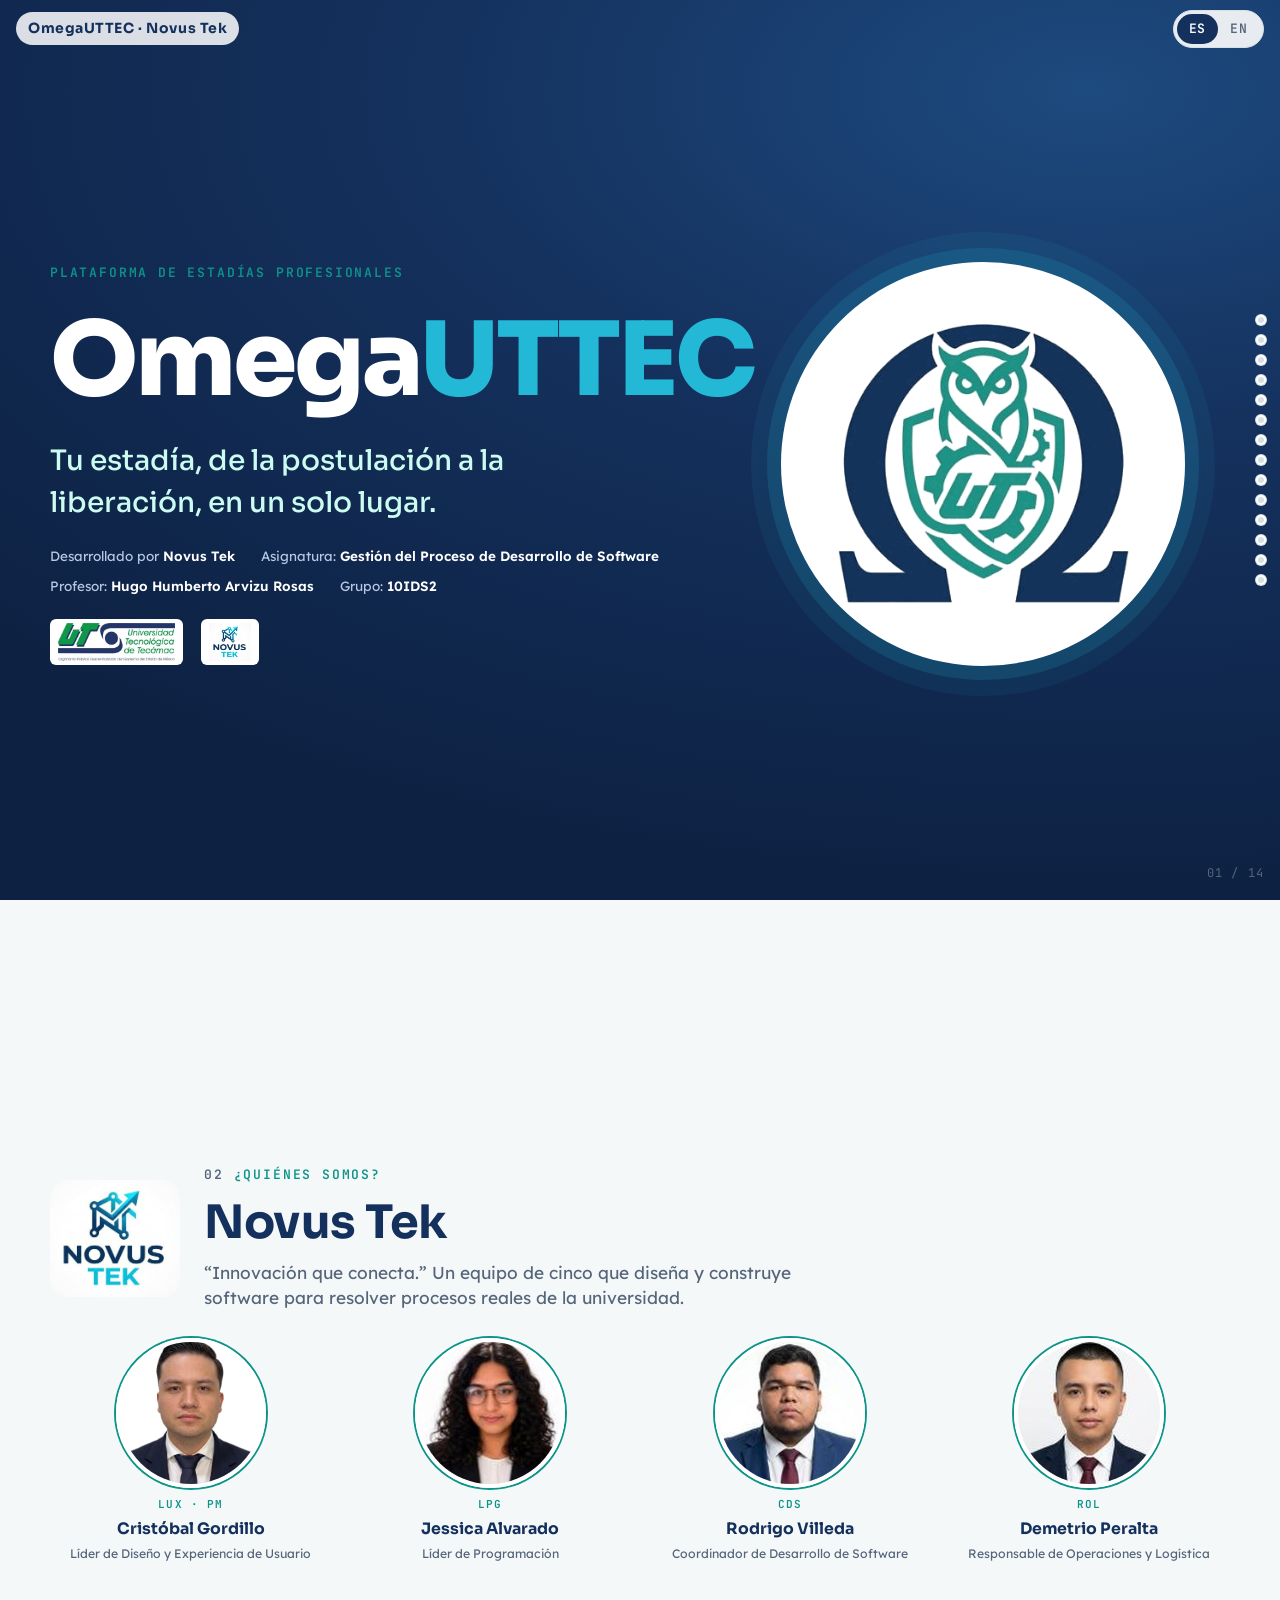
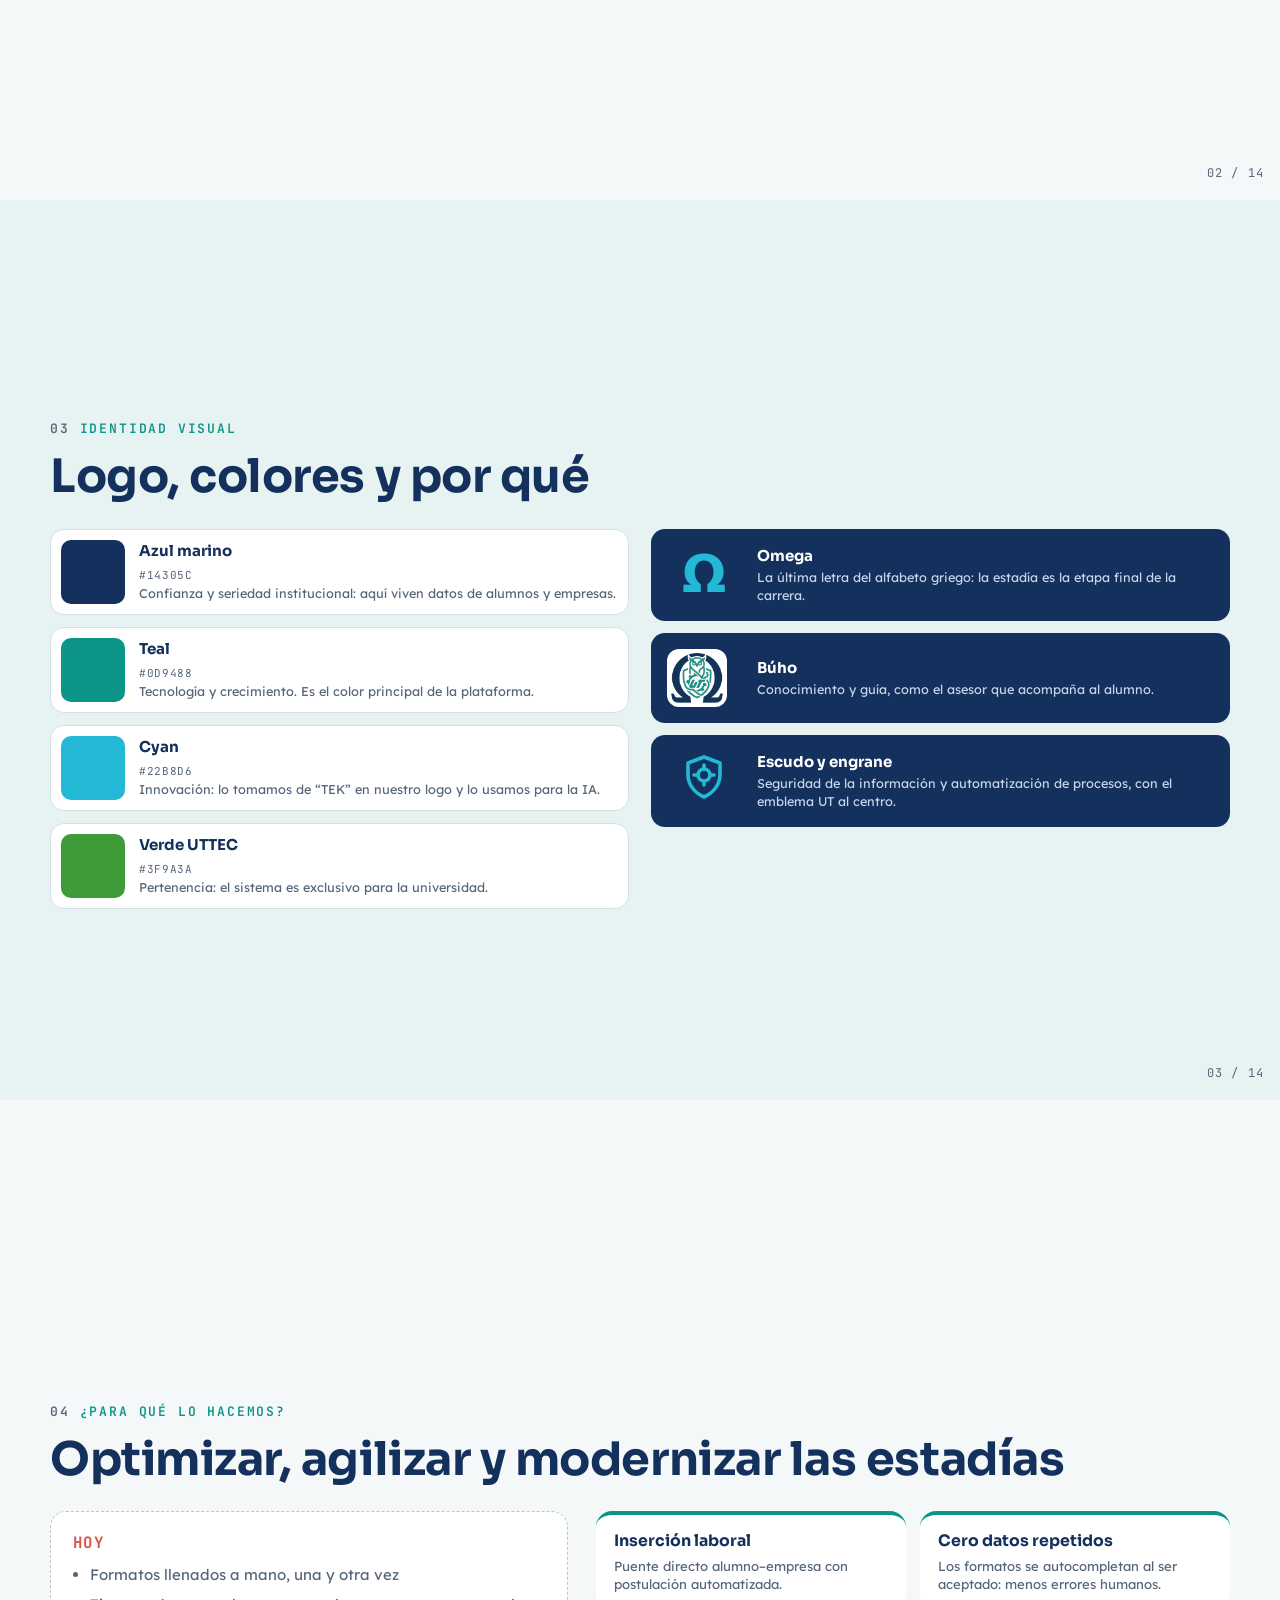
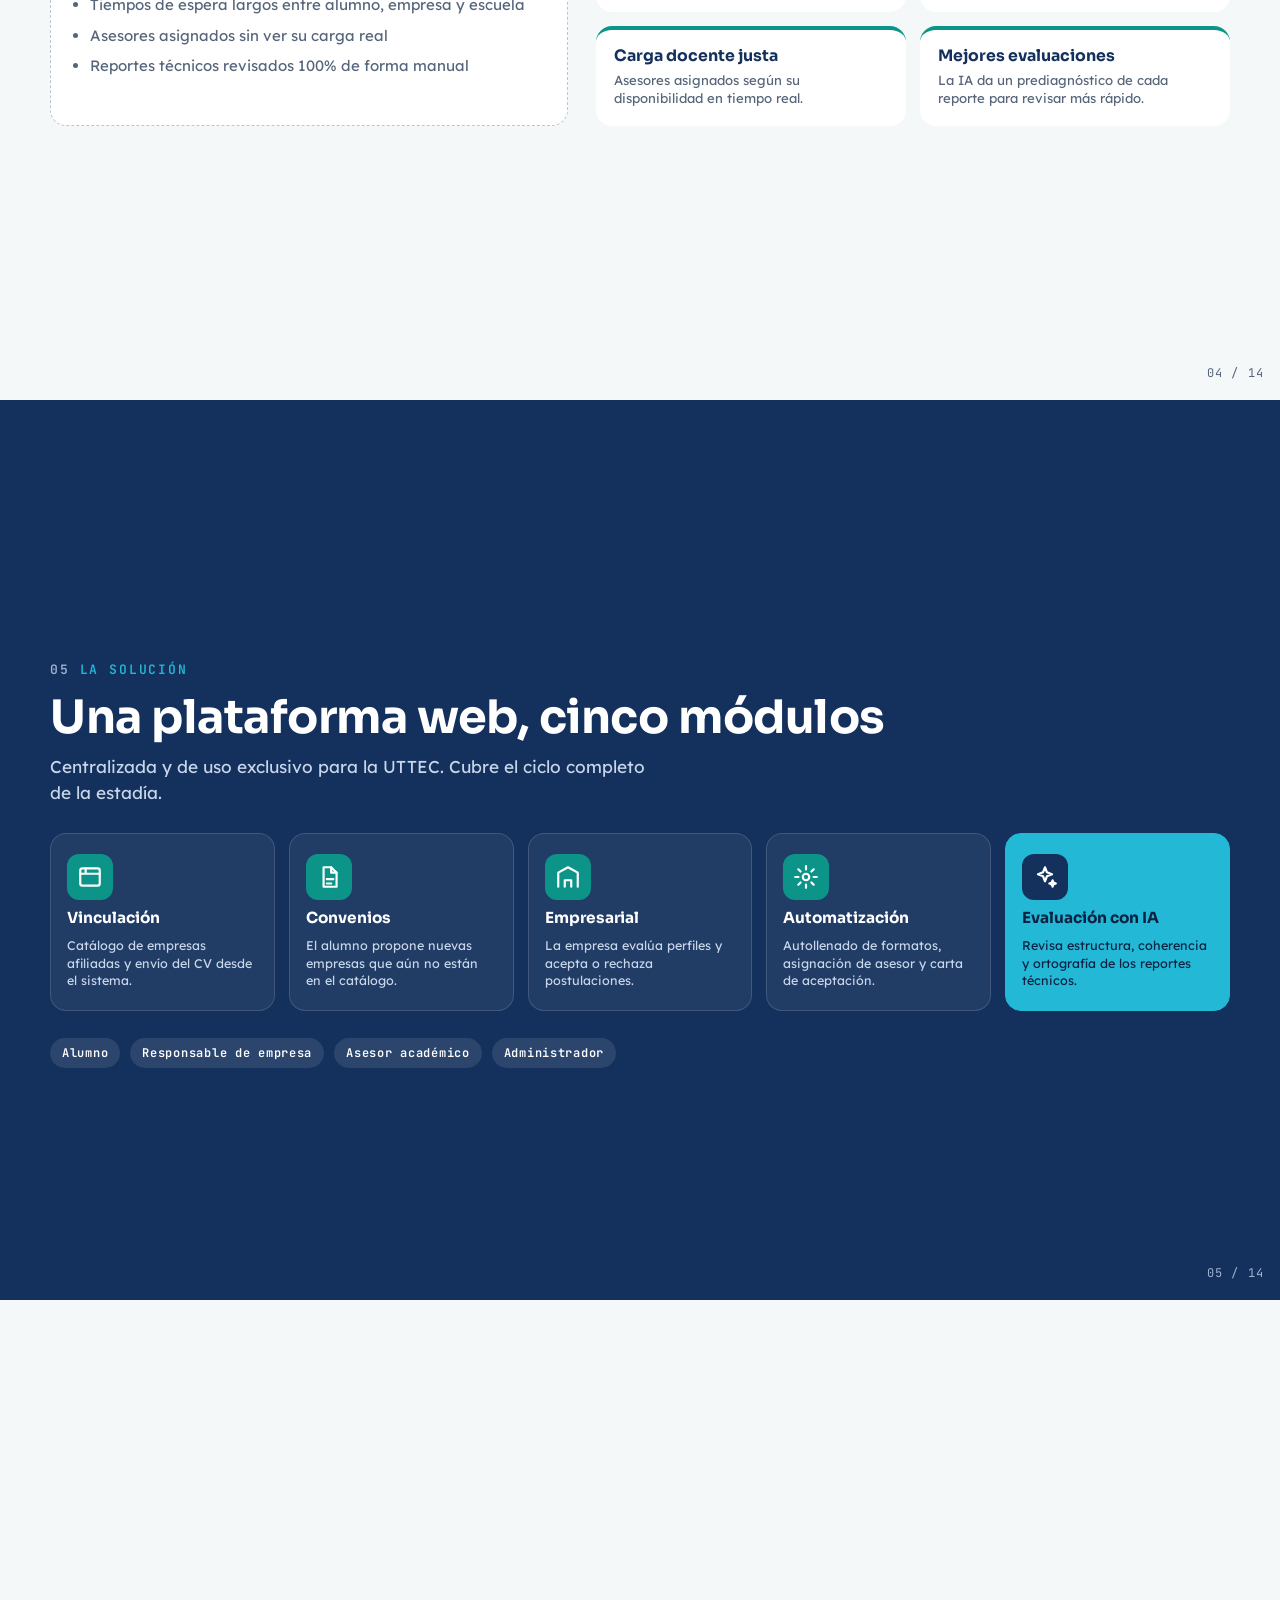
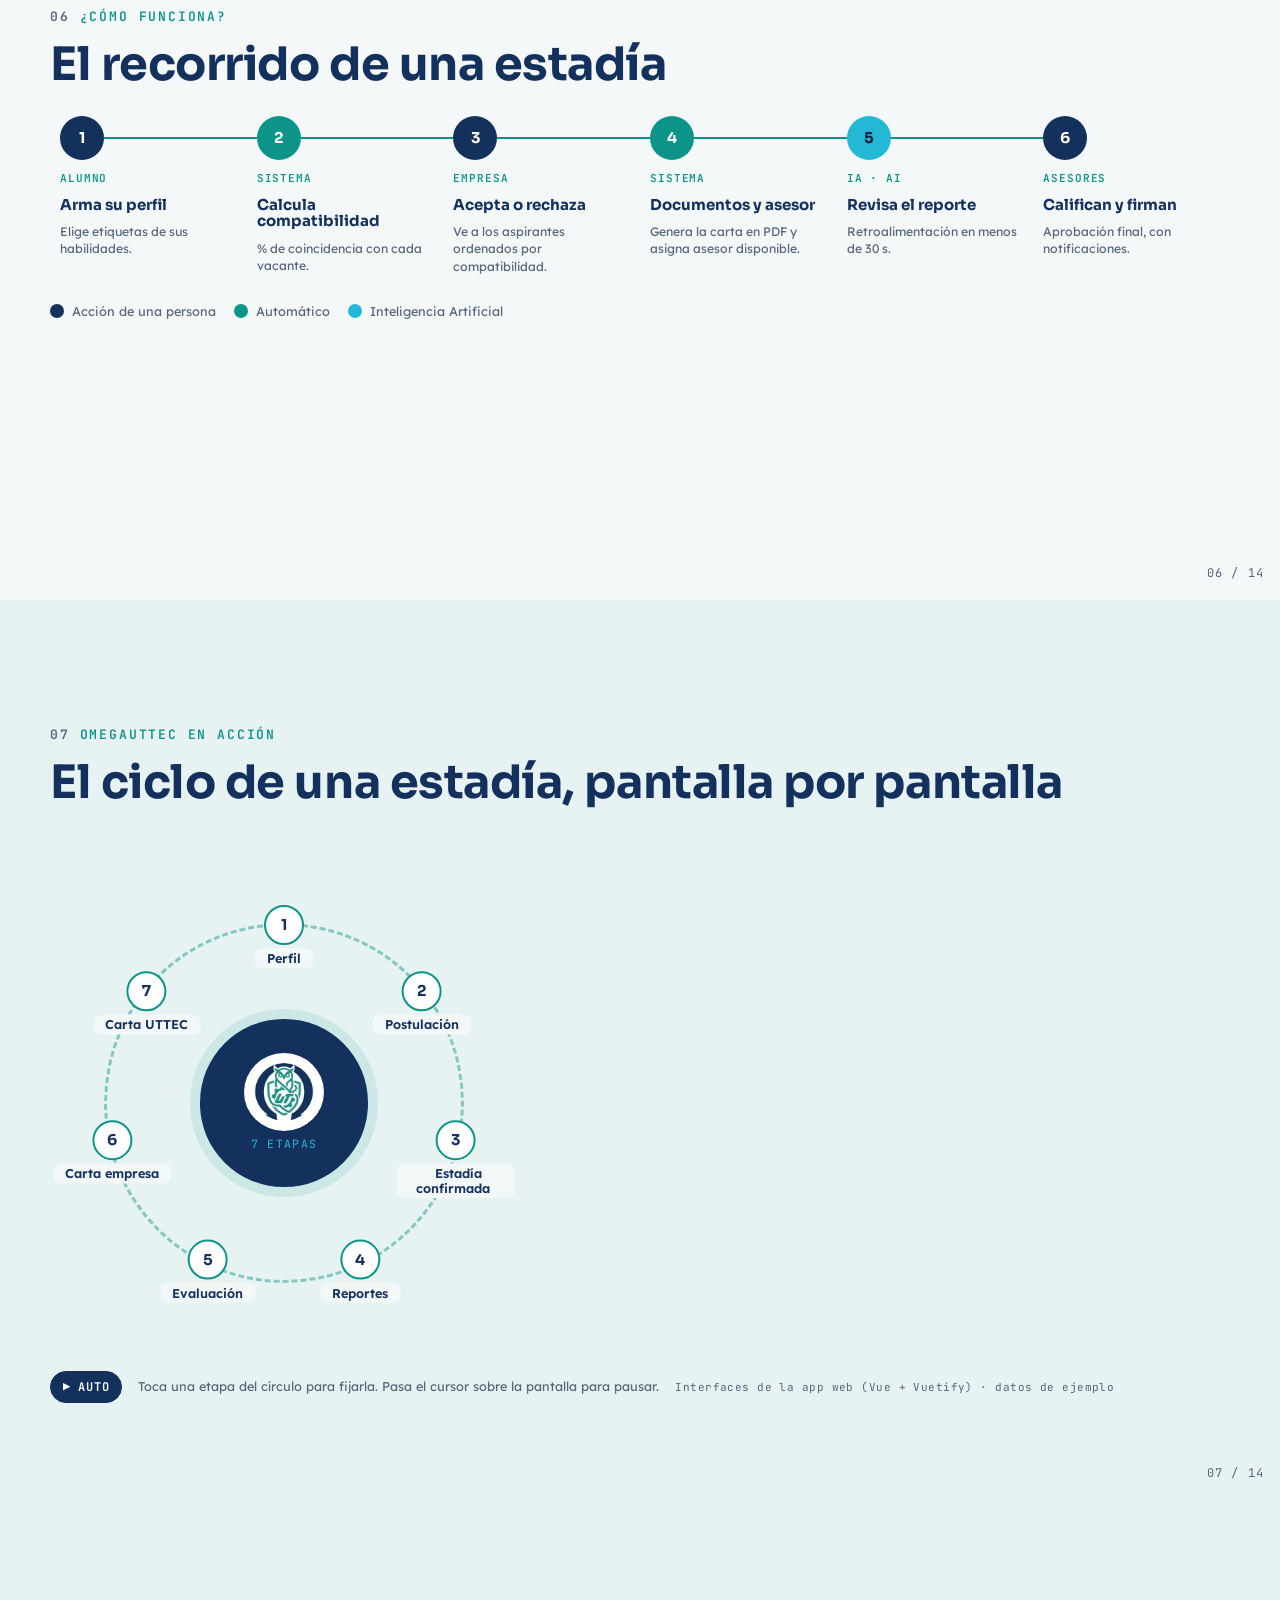
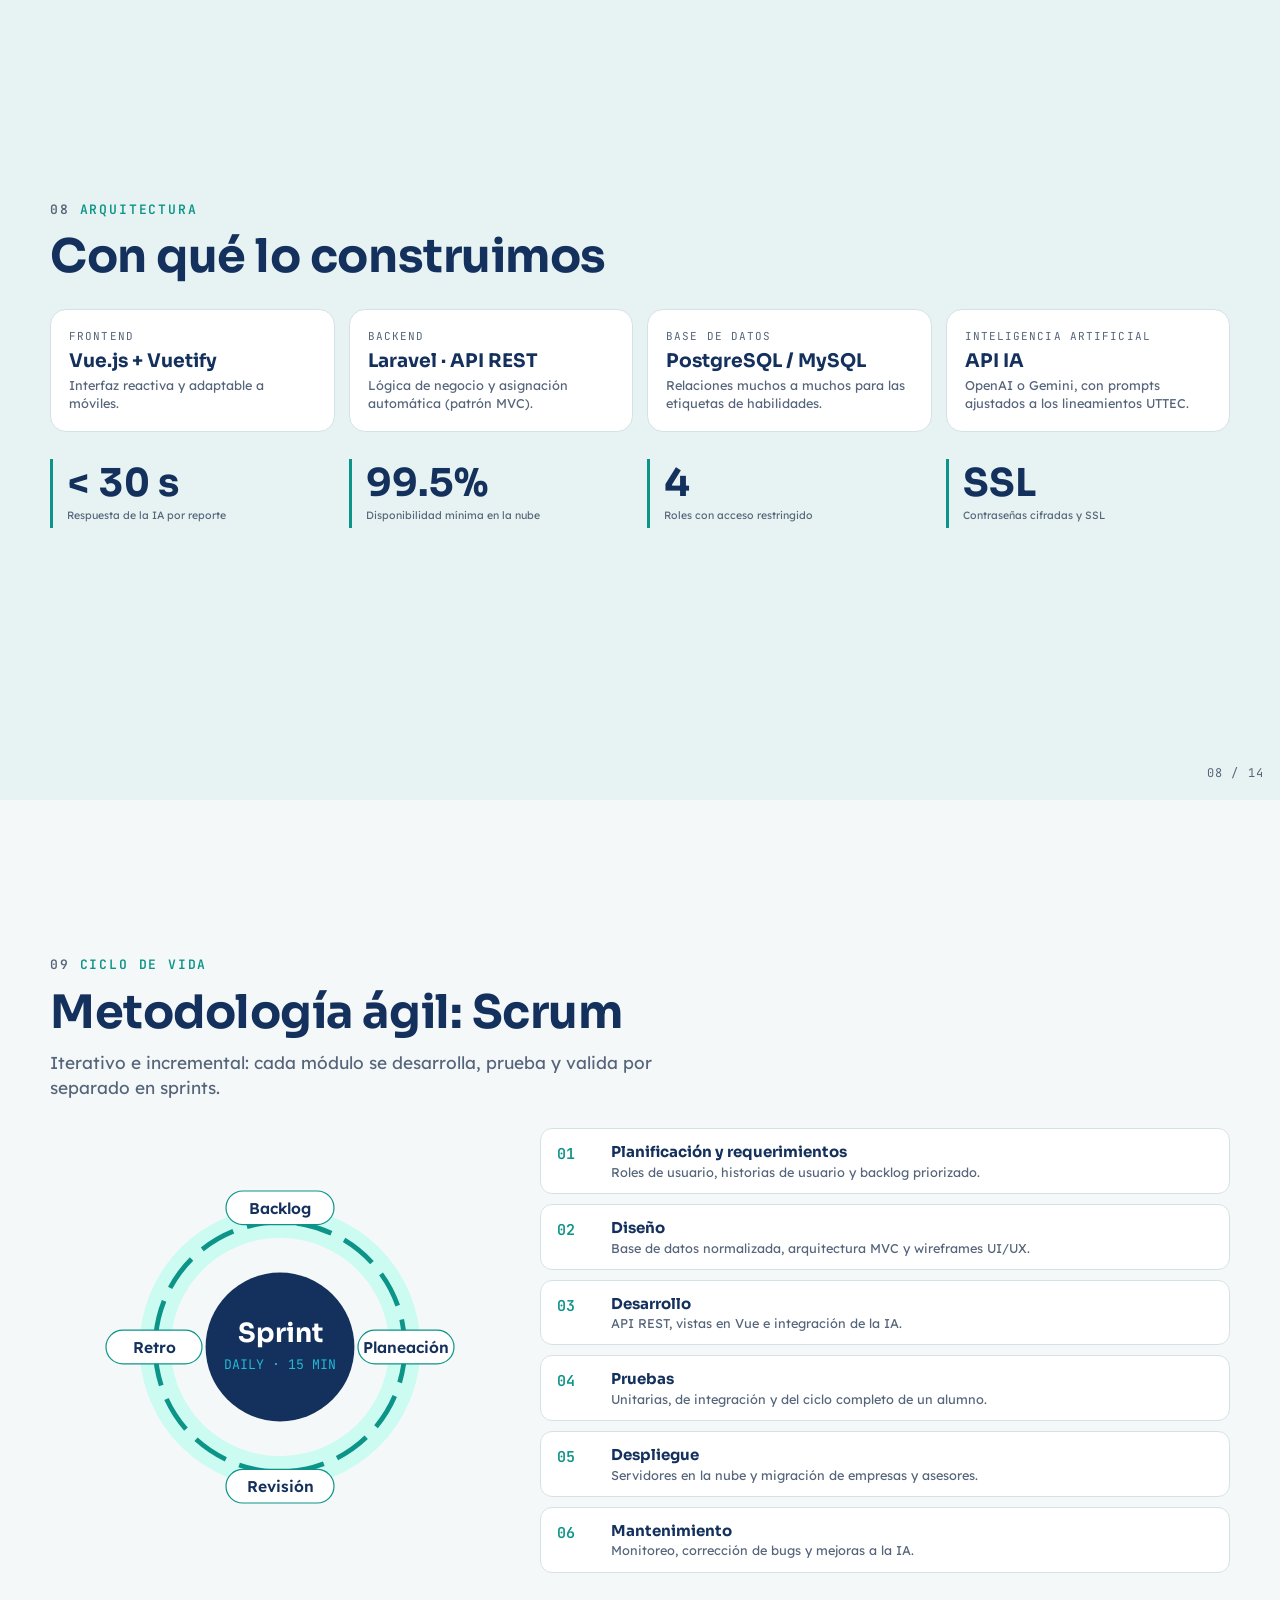
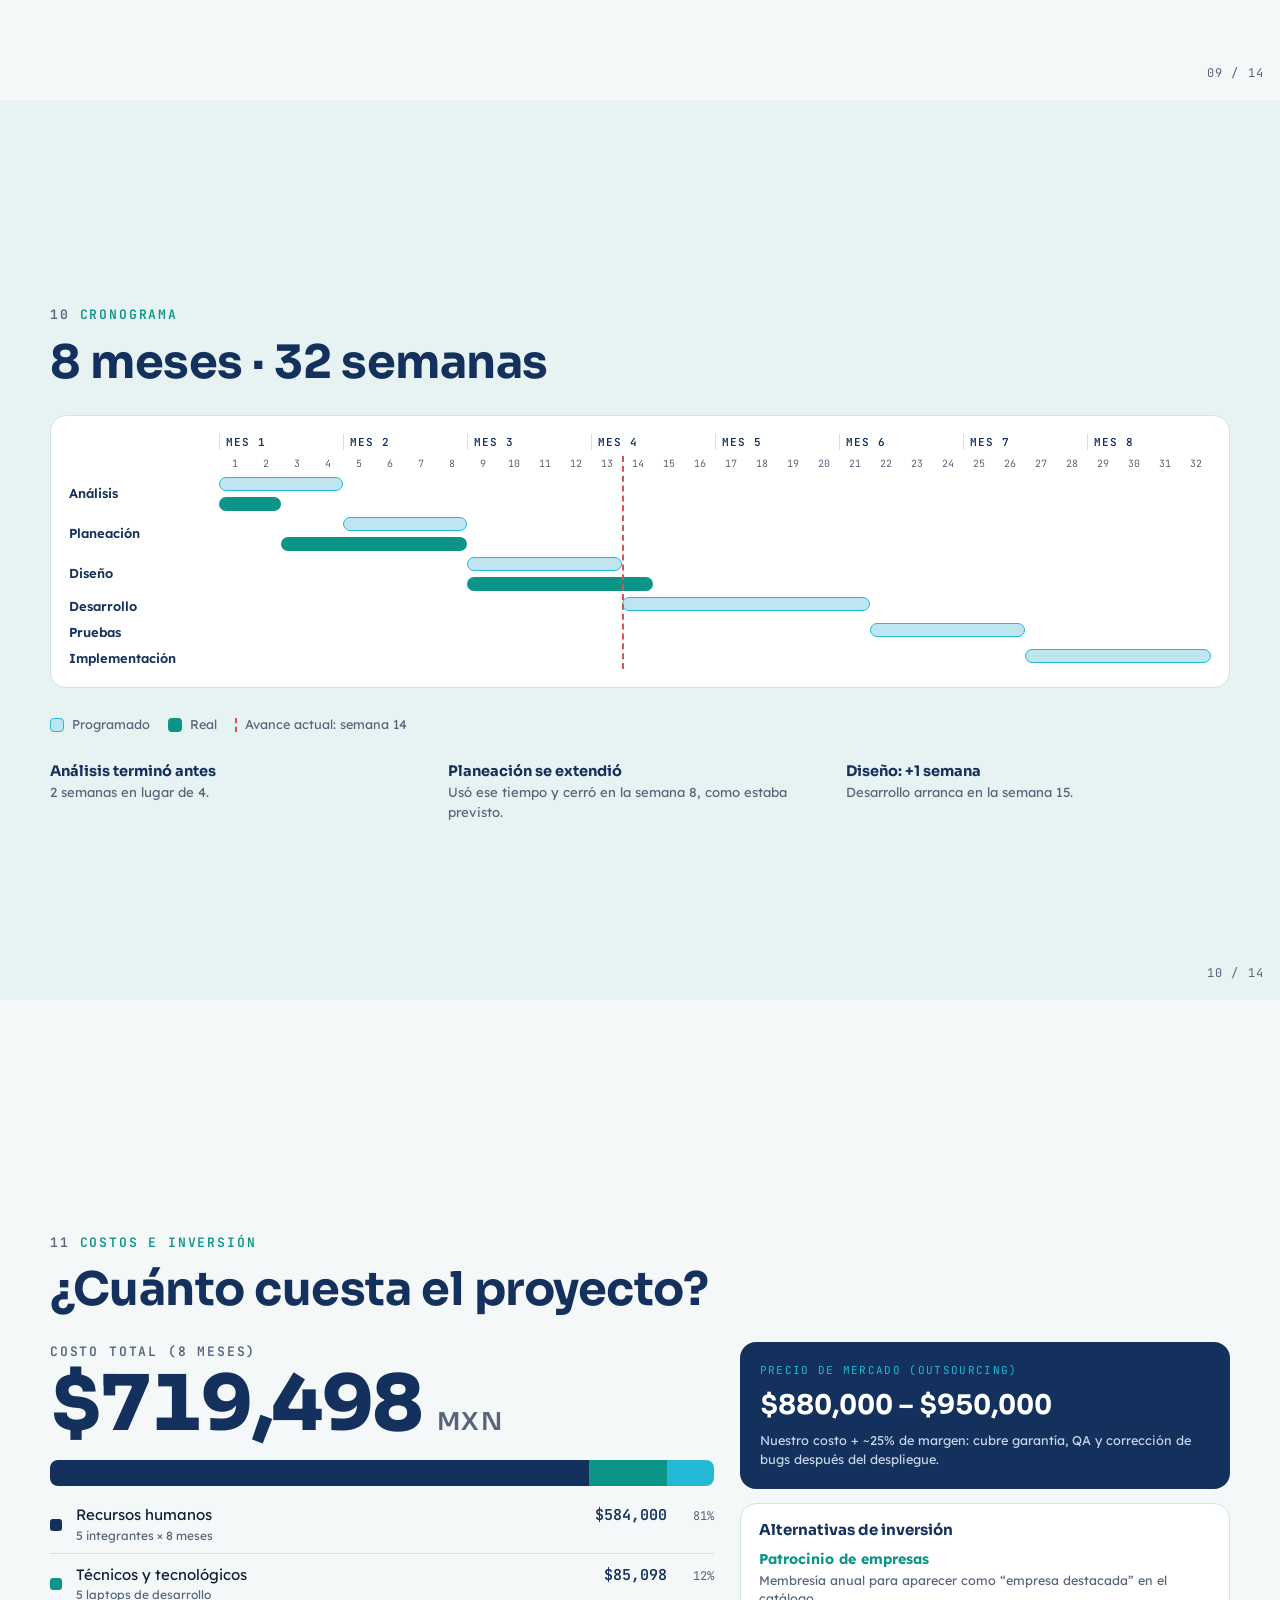
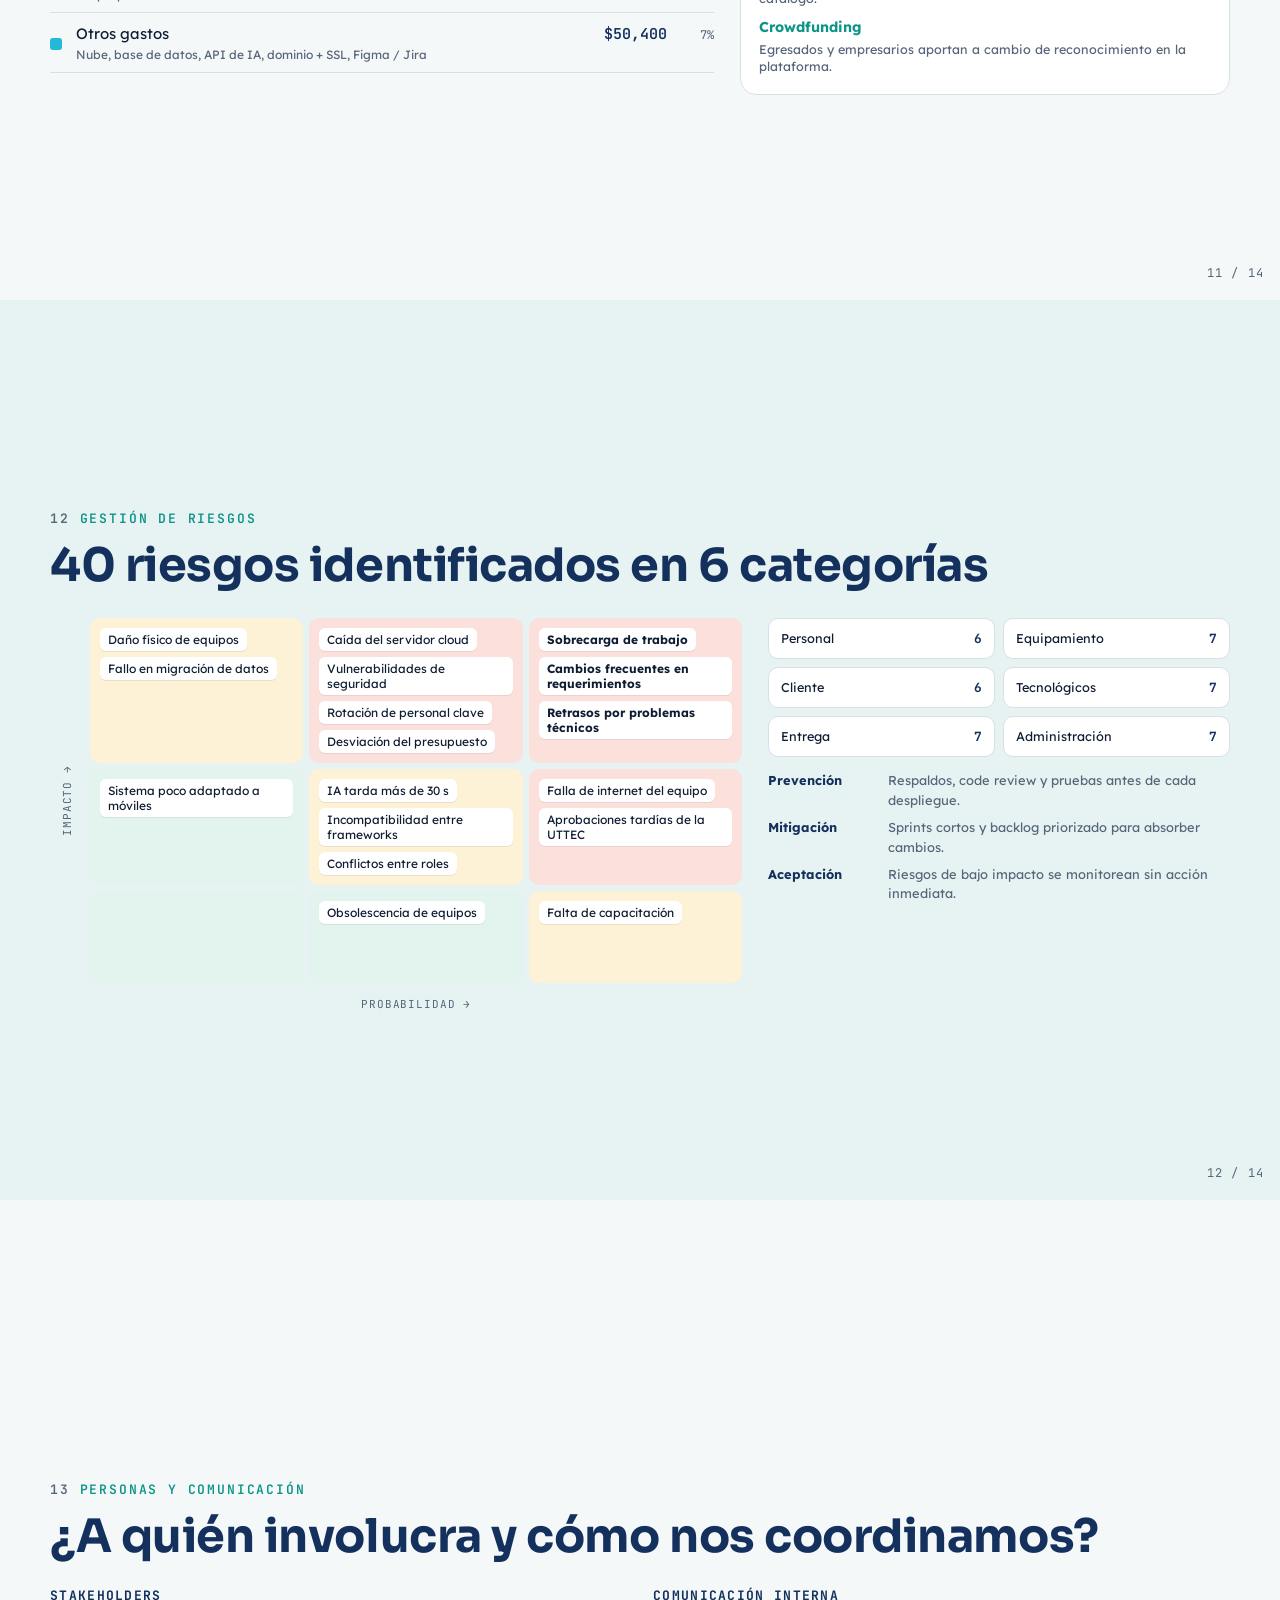
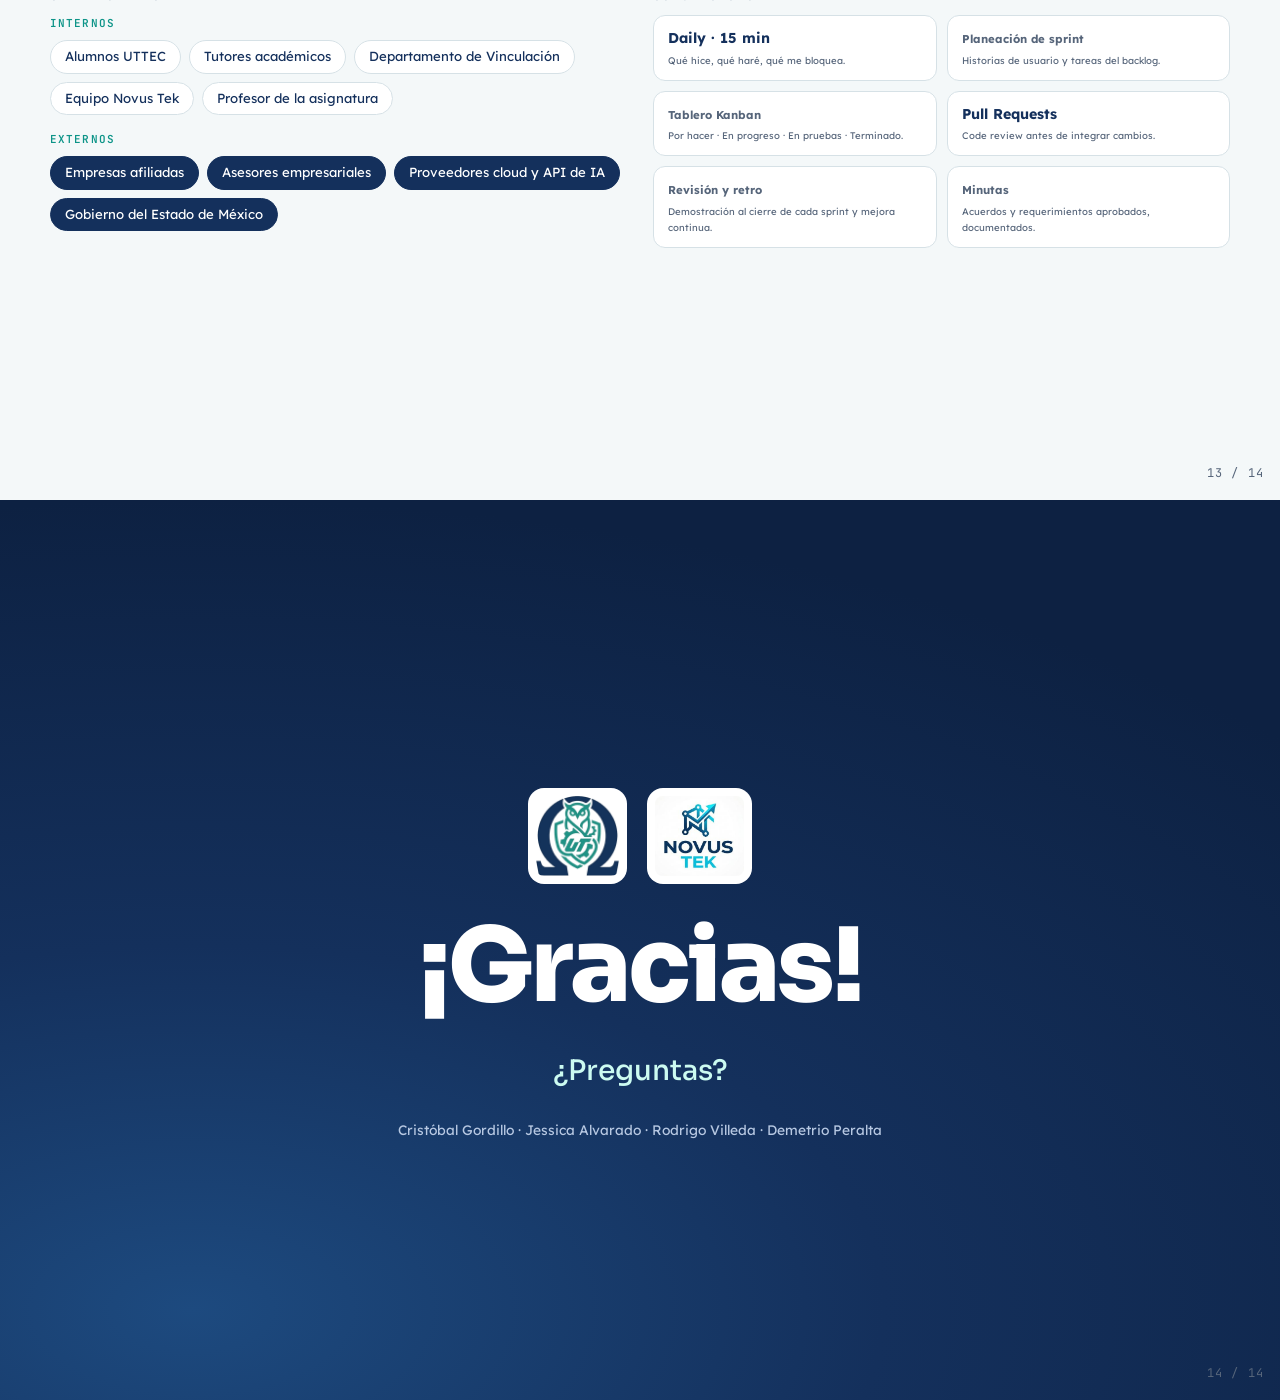
==== commit 69d4b985: "Tec Monterey" ====
--- a/expo/index.html
+++ b/expo/index.html
@@ -83,7 +83,6 @@
       <div class="member"><img src="img/cristobal.jpg" alt="Cristóbal Gordillo"><span class="role-tag">LUX · PM</span><h3>Cristóbal Gordillo</h3><p><span class="t" lang="es">Líder de Diseño y Experiencia de Usuario</span><span class="t" lang="en">Design &amp; UX Lead</span></p></div>
       <div class="member"><img src="img/jahzeel.jpg" alt="Jessica Alvarado"><span class="role-tag">LPG</span><h3>Jessica Alvarado</h3><p><span class="t" lang="es">Líder de Programación</span><span class="t" lang="en">Programming Lead</span></p></div>
       <div class="member"><img src="img/rodrigo.jpg" alt="Rodrigo Villeda"><span class="role-tag">CDS</span><h3>Rodrigo Villeda</h3><p><span class="t" lang="es">Coordinador de Desarrollo de Software</span><span class="t" lang="en">Software Development Coordinator</span></p></div>
-      <div class="member"><img src="img/xizmel.jpg" alt="Xizmel Hernández"><span class="role-tag">CDL</span><h3>Xizmel Hernández</h3><p><span class="t" lang="es">Coordinadora de Diseño y Logística</span><span class="t" lang="en">Design &amp; Logistics Coordinator</span></p></div>
       <div class="member"><img src="img/demetrio.jpg" alt="Demetrio Peralta"><span class="role-tag">ROL</span><h3>Demetrio Peralta</h3><p><span class="t" lang="es">Responsable de Operaciones y Logística</span><span class="t" lang="en">Operations &amp; Logistics Manager</span></p></div>
     </div>
   </div>
@@ -558,7 +557,7 @@
     </div>
     <h2><span class="t" lang="es">¡Gracias!</span><span class="t" lang="en">Thank <b>you!</b></span></h2>
     <p class="slogan" style="max-width:none"><span class="t" lang="es">¿Preguntas?</span><span class="t" lang="en">Questions?</span></p>
-    <p class="names">Cristóbal Gordillo · Jessica Alvarado · Rodrigo Villeda · Xizmel Hernández · Demetrio Peralta</p>
+    <p class="names">Cristóbal Gordillo · Jessica Alvarado · Rodrigo Villeda · Demetrio Peralta</p>
   </div>
   <span class="pager">14 / 14</span>
 </section>
--- a/expo/styles.css
+++ b/expo/styles.css
@@ -145,7 +145,7 @@
 /* ---------- 2. Equipo ---------- */
 .team-top { display: flex; align-items: center; gap: 24px; flex-wrap: wrap; }
 .team-top img { width: 130px; border-radius: 18px; }
-.team { display: grid; grid-template-columns: repeat(5, minmax(0, 1fr)); gap: 18px; }
+.team { display: grid; grid-template-columns: repeat(4, minmax(0, 1fr)); gap: 18px; }
 .member { display: grid; justify-items: center; text-align: center; gap: 8px; }
 .member img {
   width: min(150px, 100%); aspect-ratio: 1; border-radius: 50%; object-fit: cover;
